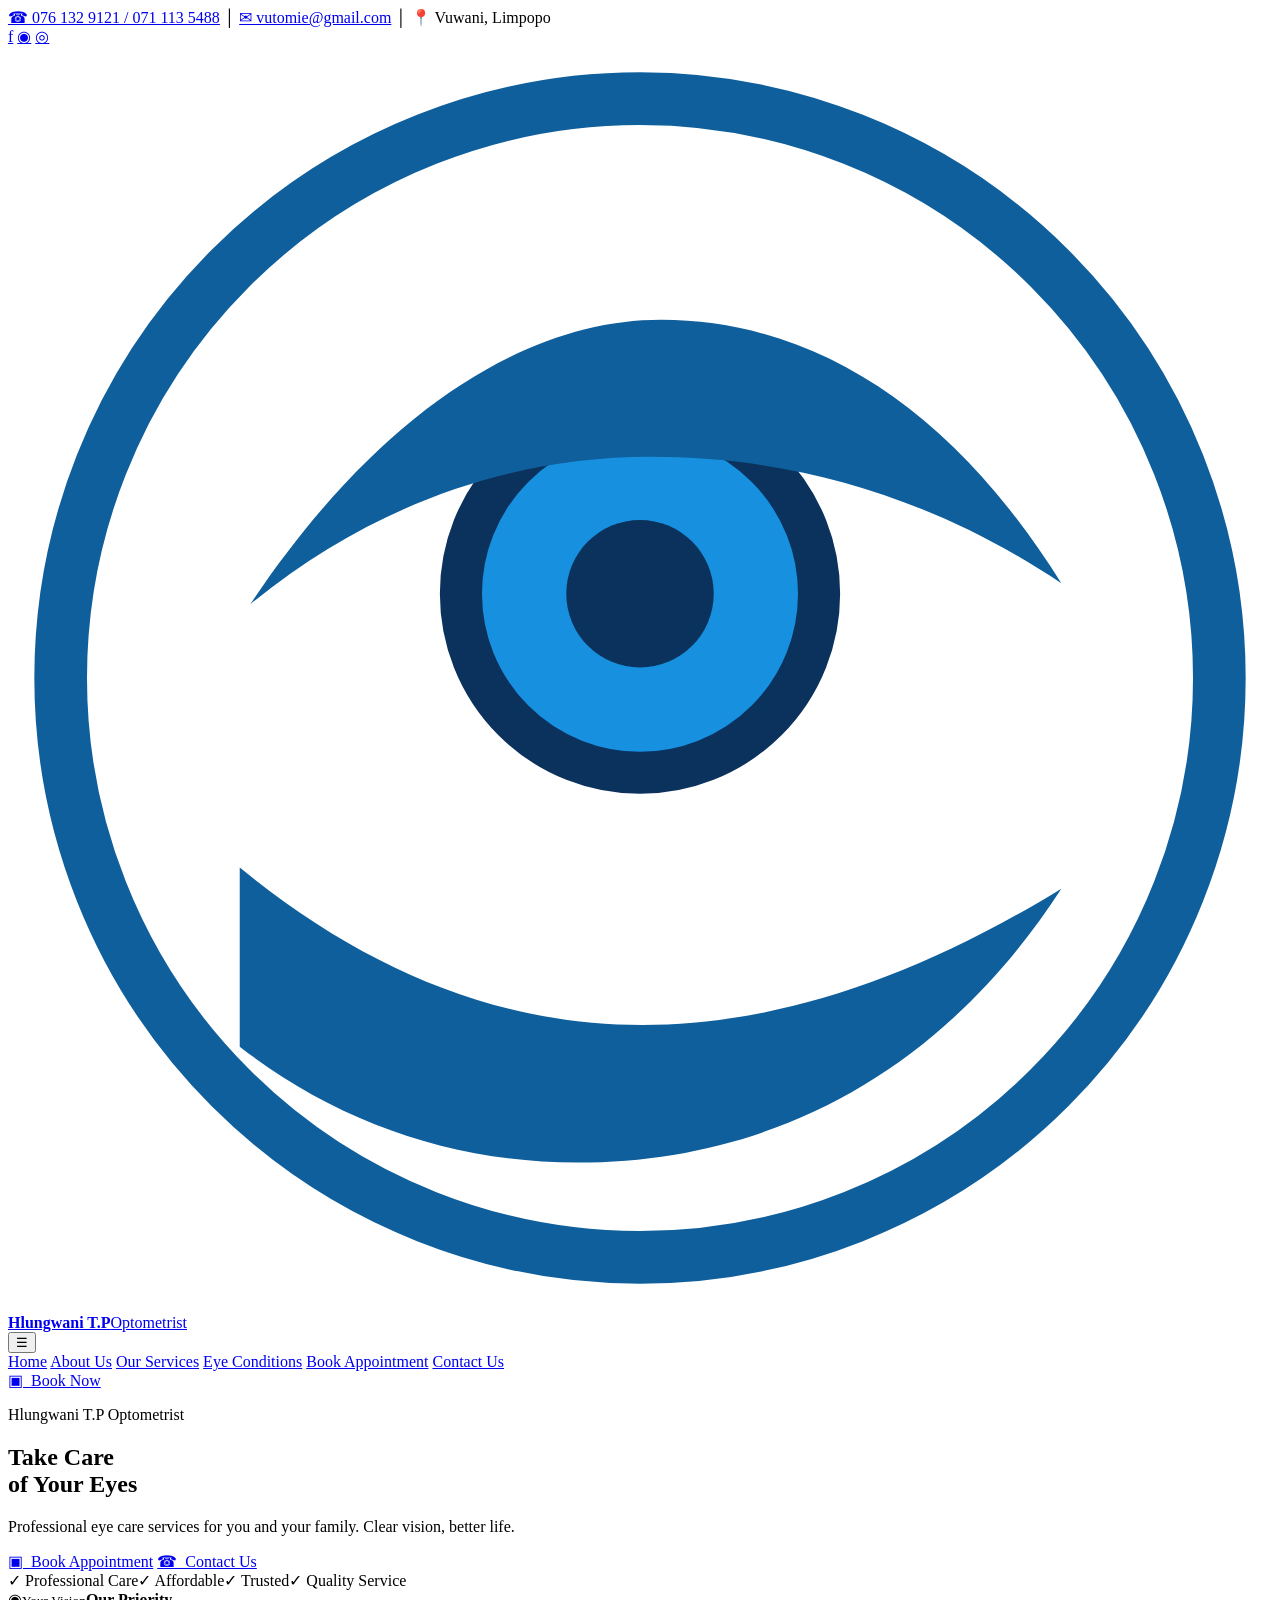
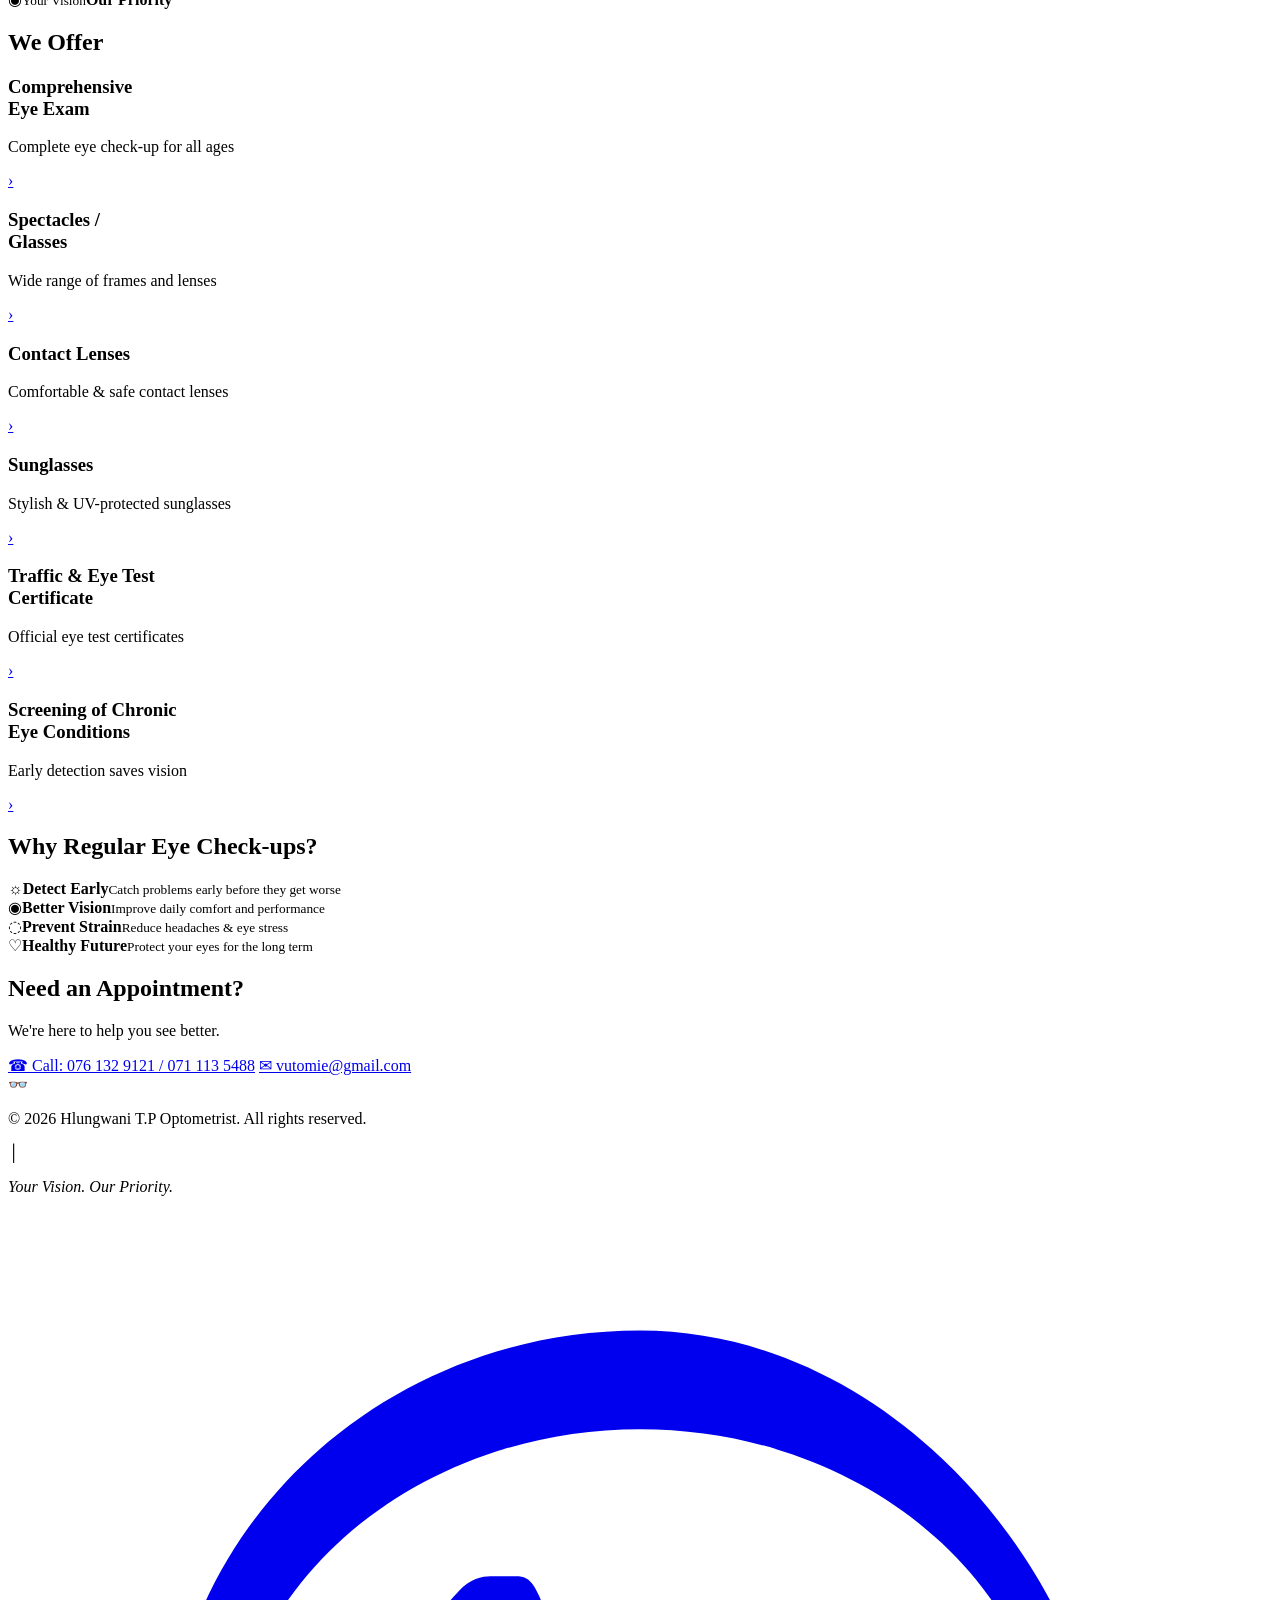
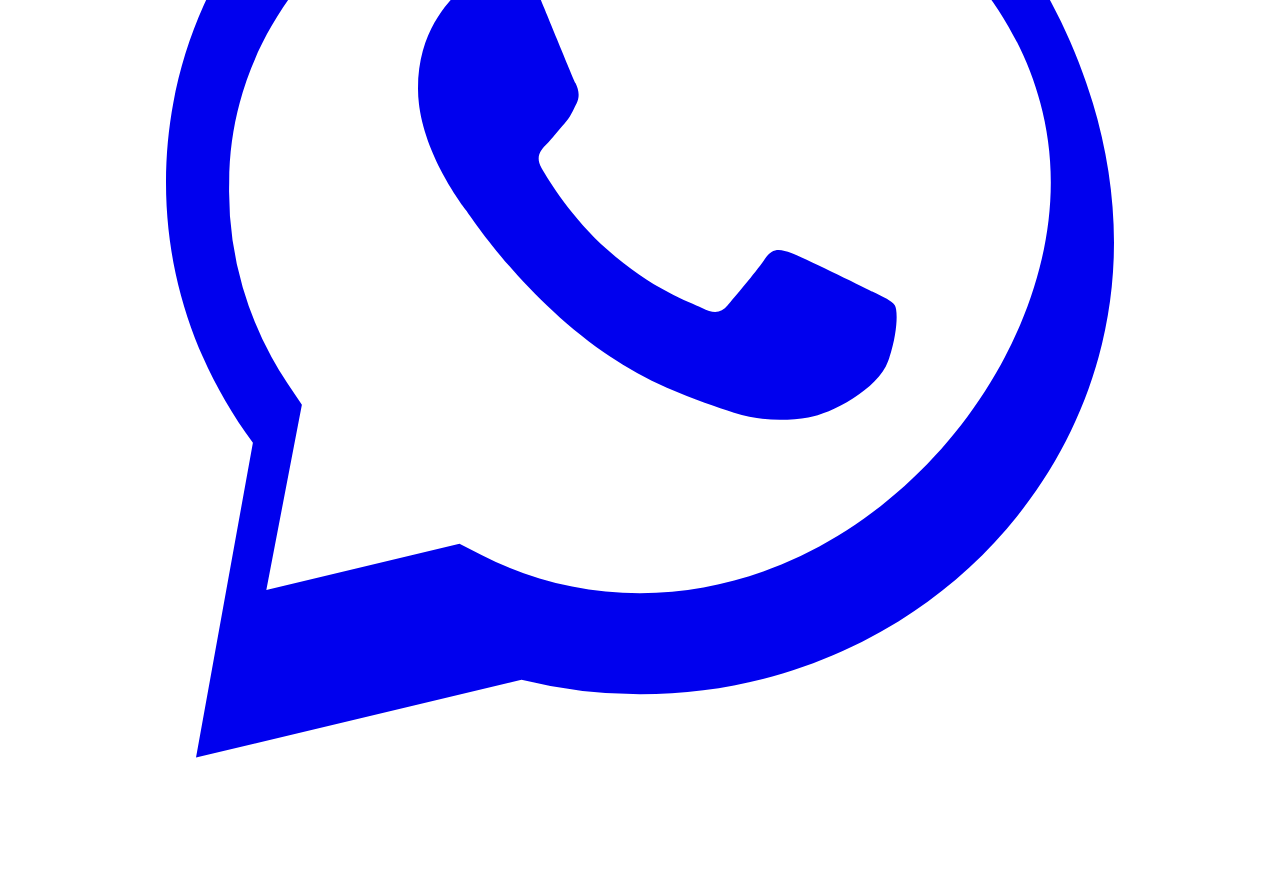
==== index.html @ 07b777ef "Build responsive optometrist homepage" ====
<!DOCTYPE html>
<html lang="en">
<head>
  <meta charset="UTF-8" />
  <meta name="viewport" content="width=device-width, initial-scale=1.0" />
  <meta name="description" content="Hlungwani T.P Optometrist - professional eye care, spectacles, contact lenses, sunglasses and eye screening in Vuwani, Limpopo." />
  <title>Hlungwani T.P Optometrist</title>
  <link rel="preconnect" href="https://fonts.googleapis.com">
  <link rel="preconnect" href="https://fonts.gstatic.com" crossorigin>
  <link href="https://fonts.googleapis.com/css2?family=Inter:wght@400;500;600;700;800&display=swap" rel="stylesheet">
  <link rel="stylesheet" href="styles.css" />
</head>
<body>
  <div class="topbar">
    <div class="container topbar-inner">
      <div class="top-contact">
        <a href="tel:+27761329121">☎ 076 132 9121 / 071 113 5488</a>
        <span>│</span>
        <a href="mailto:vutomie@gmail.com">✉ vutomie@gmail.com</a>
        <span>│</span>
        <span>📍 Vuwani, Limpopo</span>
      </div>
      <div class="socials" aria-label="Social links">
        <a href="#" aria-label="Facebook">f</a>
        <a href="https://wa.me/27761329121" aria-label="WhatsApp">◉</a>
        <a href="#" aria-label="Instagram">◎</a>
      </div>
    </div>
  </div>

  <header class="site-header">
    <div class="container nav-wrap">
      <a class="brand" href="#home" aria-label="Hlungwani T.P Optometrist home">
        <div class="logo-mark" aria-hidden="true">
          <svg viewBox="0 0 120 120" role="img">
            <circle cx="60" cy="60" r="55" fill="#fff" stroke="#0f5f9c" stroke-width="5"/>
            <circle cx="60" cy="52" r="17" fill="#1790df" stroke="#0b315d" stroke-width="4"/>
            <circle cx="60" cy="52" r="7" fill="#0b315d"/>
            <path d="M23 53c12-18 26-27 39-27 15 0 28 9 38 25-12-8-25-12-39-12-14 0-27 5-38 14Z" fill="#0f5f9c"/>
            <path d="M22 78c22 18 47 21 78 2-11 17-27 26-46 26-12 0-23-4-32-11Z" fill="#0f5f9c"/>
          </svg>
        </div>
        <div class="brand-copy"><strong>Hlungwani T.P</strong><span>Optometrist</span></div>
      </a>

      <button class="menu-toggle" aria-label="Open menu" aria-expanded="false">☰</button>
      <nav class="main-nav" aria-label="Main navigation">
        <a class="active" href="#home">Home</a>
        <a href="#about">About Us</a>
        <a href="#services">Our Services</a>
        <a href="#conditions">Eye Conditions</a>
        <a href="#appointment">Book Appointment</a>
        <a href="#contact">Contact Us</a>
      </nav>
      <a class="btn btn-primary nav-cta" href="#appointment">▣&nbsp; Book Now</a>
    </div>
  </header>

  <main>
    <section class="hero" id="home">
      <div class="hero-overlay"></div>
      <div class="container hero-content">
        <div class="hero-copy">
          <p class="eyebrow">Hlungwani T.P Optometrist</p>
          <h1>Take Care<br>of Your <span>Eyes</span></h1>
          <p class="hero-text">Professional eye care services for you and your family. Clear vision, better life.</p>
          <div class="hero-actions">
            <a class="btn btn-primary" href="#appointment">▣&nbsp; Book Appointment</a>
            <a class="btn btn-outline" href="tel:+27761329121">☎&nbsp; Contact Us</a>
          </div>
          <div class="trust-row">
            <span>✓ Professional Care</span><span>✓ Affordable</span><span>✓ Trusted</span><span>✓ Quality Service</span>
          </div>
        </div>
      </div>
      <div class="priority-badge"><span class="eye-icon">◉</span><small>Your Vision</small><strong>Our Priority</strong></div>
    </section>

    <section class="services section" id="services">
      <div class="container">
        <div class="section-heading">
          <div class="heading-line"></div><h2>We Offer</h2><div class="heading-line"></div>
        </div>
        <div class="service-grid">
          <article class="service-card"><div class="service-img img-exam"></div><h3>Comprehensive<br>Eye Exam</h3><p>Complete eye check-up for all ages</p><a href="#appointment" aria-label="Book comprehensive eye exam">›</a></article>
          <article class="service-card"><div class="service-img img-glasses"></div><h3>Spectacles /<br>Glasses</h3><p>Wide range of frames and lenses</p><a href="#appointment" aria-label="Ask about glasses">›</a></article>
          <article class="service-card"><div class="service-img img-lenses"></div><h3>Contact Lenses</h3><p>Comfortable & safe contact lenses</p><a href="#appointment" aria-label="Ask about contact lenses">›</a></article>
          <article class="service-card"><div class="service-img img-sunglasses"></div><h3>Sunglasses</h3><p>Stylish & UV-protected sunglasses</p><a href="#appointment" aria-label="Ask about sunglasses">›</a></article>
          <article class="service-card"><div class="service-img img-machine"></div><h3>Traffic & Eye Test<br>Certificate</h3><p>Official eye test certificates</p><a href="#appointment" aria-label="Book traffic eye test">›</a></article>
          <article class="service-card"><div class="service-img img-screening"></div><h3>Screening of Chronic<br>Eye Conditions</h3><p>Early detection saves vision</p><a href="#appointment" aria-label="Book chronic eye screening">›</a></article>
        </div>
      </div>
    </section>

    <section class="lower-section" id="conditions">
      <div class="container lower-grid">
        <div class="benefits-panel">
          <h2>Why Regular Eye Check-ups?</h2>
          <div class="benefits-grid">
            <div><span>☼</span><strong>Detect Early</strong><small>Catch problems early before they get worse</small></div>
            <div><span>◉</span><strong>Better Vision</strong><small>Improve daily comfort and performance</small></div>
            <div><span>◌</span><strong>Prevent Strain</strong><small>Reduce headaches & eye stress</small></div>
            <div><span>♡</span><strong>Healthy Future</strong><small>Protect your eyes for the long term</small></div>
          </div>
        </div>

        <div class="appointment-panel" id="appointment">
          <div class="appointment-copy">
            <h2>Need an Appointment?</h2>
            <p>We're here to help you see better.</p>
            <a class="contact-pill primary-pill" href="tel:+27761329121">☎ Call: 076 132 9121 / 071 113 5488</a>
            <a class="contact-pill" href="mailto:vutomie@gmail.com">✉ vutomie@gmail.com</a>
          </div>
          <div class="glasses-art" aria-hidden="true">👓</div>
        </div>
      </div>
    </section>
  </main>

  <footer class="footer" id="contact">
    <div class="container footer-inner">
      <p>© 2026 Hlungwani T.P Optometrist. All rights reserved.</p>
      <span>│</span>
      <p><em>Your Vision. Our Priority.</em></p>
    </div>
  </footer>

  <a class="whatsapp-float" href="https://wa.me/27761329121?text=Hello%20Hlungwani%20T.P%20Optometrist%2C%20I%20would%20like%20to%20book%20an%20appointment." target="_blank" rel="noopener" aria-label="Chat on WhatsApp">
    <svg viewBox="0 0 32 32" aria-hidden="true"><path d="M16 3C9.37 3 4 8.12 4 14.44c0 2.46.82 4.73 2.2 6.59L4.76 29 13 27.03a12.51 12.51 0 0 0 3 .37c6.63 0 12-5.12 12-11.44S22.63 3 16 3Zm0 21.84c-1.42 0-2.78-.34-4-.96l-.57-.29-4.89 1.17.9-4.69-.37-.55A8.74 8.74 0 0 1 5.6 14.44c0-4.93 4.66-8.94 10.4-8.94s10.4 4.01 10.4 8.94-4.66 10.4-10.4 10.4Z" fill="currentColor"/><path d="M21.87 17.2c-.3-.15-1.77-.87-2.04-.97-.27-.1-.47-.15-.67.15-.2.3-.77.97-.94 1.17-.17.2-.35.22-.65.07-.3-.15-1.26-.46-2.4-1.48-.89-.79-1.49-1.76-1.66-2.06-.17-.3-.02-.46.13-.61.13-.13.3-.35.45-.52.15-.17.2-.3.3-.5.1-.2.05-.37-.02-.52-.08-.15-.67-1.61-.92-2.2-.24-.58-.49-.5-.67-.51h-.57c-.2 0-.52.07-.79.37-.27.3-1.04 1.02-1.04 2.48s1.07 2.88 1.22 3.08c.15.2 2.1 3.2 5.08 4.49.71.31 1.27.49 1.7.63.72.23 1.37.2 1.88.12.57-.08 1.77-.72 2.02-1.42.25-.7.25-1.3.17-1.42-.08-.12-.27-.2-.57-.35Z" fill="currentColor"/></svg>
  </a>

  <script src="script.js"></script>
</body>
</html>
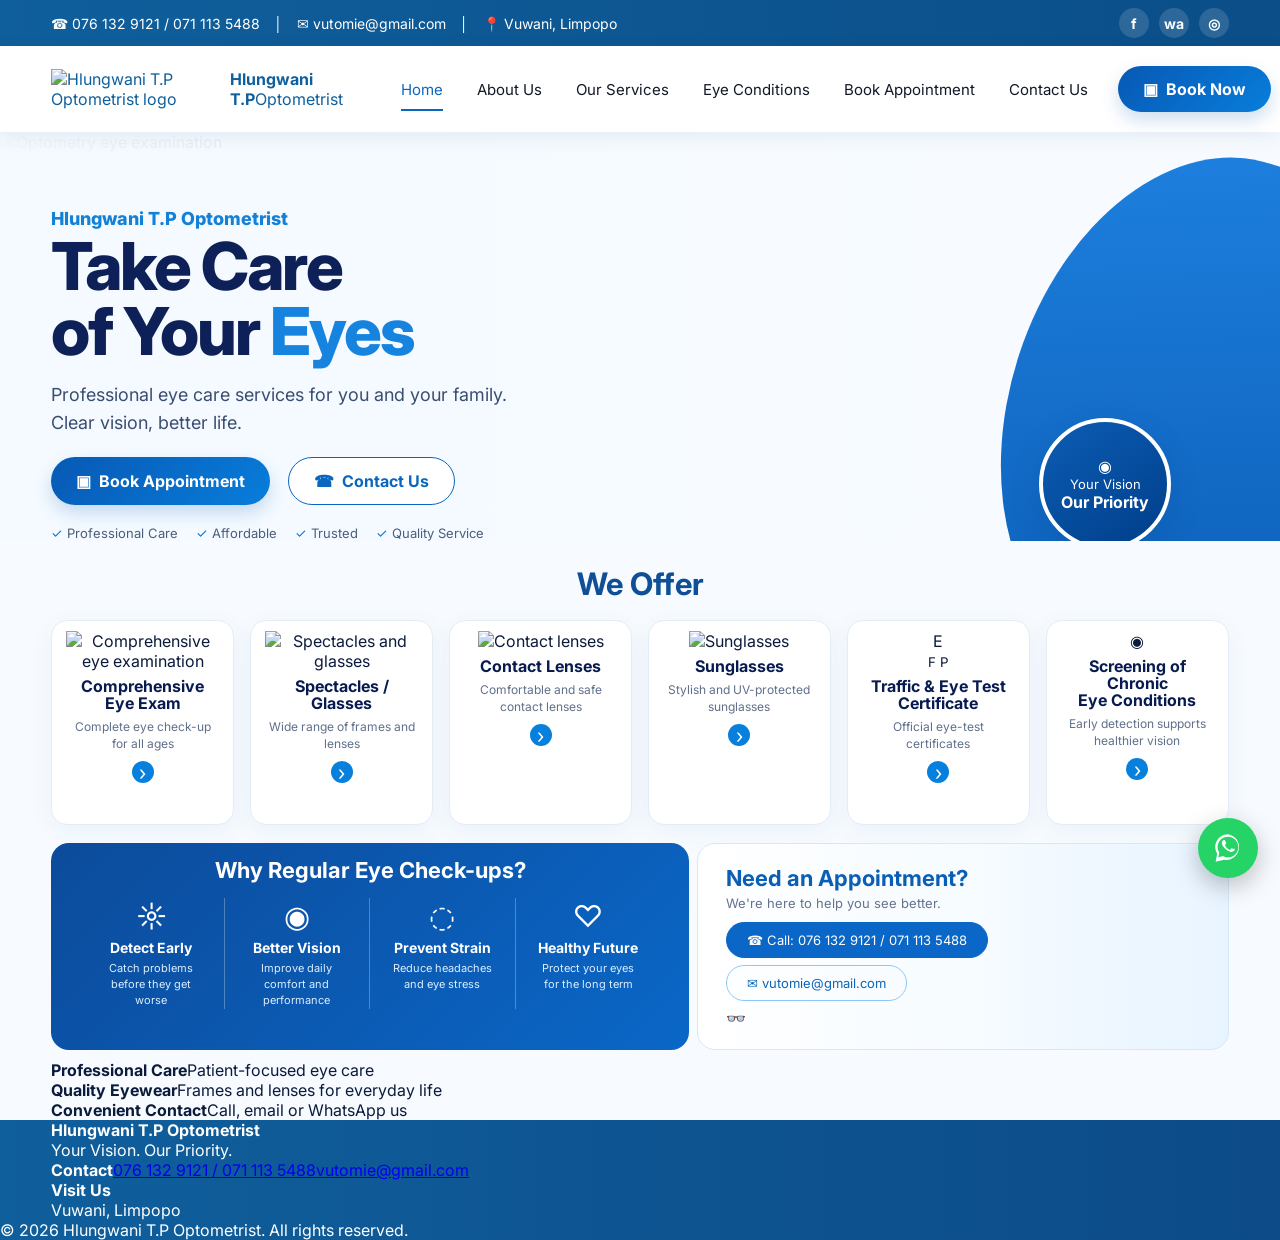
==== commit 5168a041: "Polish responsive homepage layout and asset wiring" ====
--- a/index.html
+++ b/index.html
@@ -1,14 +1,15 @@
-<!DOCTYPE html>
+<!doctype html>
 <html lang="en">
 <head>
-  <meta charset="UTF-8" />
-  <meta name="viewport" content="width=device-width, initial-scale=1.0" />
-  <meta name="description" content="Hlungwani T.P Optometrist - professional eye care, spectacles, contact lenses, sunglasses and eye screening in Vuwani, Limpopo." />
+  <meta charset="utf-8">
+  <meta name="viewport" content="width=device-width,initial-scale=1">
+  <meta name="theme-color" content="#0759b4">
+  <meta name="description" content="Hlungwani T.P Optometrist in Vuwani, Limpopo. Eye exams, spectacles, contact lenses, sunglasses, eye-test certificates and eye-condition screening.">
   <title>Hlungwani T.P Optometrist</title>
   <link rel="preconnect" href="https://fonts.googleapis.com">
   <link rel="preconnect" href="https://fonts.gstatic.com" crossorigin>
   <link href="https://fonts.googleapis.com/css2?family=Inter:wght@400;500;600;700;800&display=swap" rel="stylesheet">
-  <link rel="stylesheet" href="styles.css" />
+  <link rel="stylesheet" href="styles.css">
 </head>
 <body>
   <div class="topbar">
@@ -22,7 +23,7 @@
       </div>
       <div class="socials" aria-label="Social links">
         <a href="#" aria-label="Facebook">f</a>
-        <a href="https://wa.me/27761329121" aria-label="WhatsApp">◉</a>
+        <a href="https://wa.me/27761329121" target="_blank" rel="noopener" aria-label="WhatsApp">wa</a>
         <a href="#" aria-label="Instagram">◎</a>
       </div>
     </div>
@@ -31,19 +32,11 @@
   <header class="site-header">
     <div class="container nav-wrap">
       <a class="brand" href="#home" aria-label="Hlungwani T.P Optometrist home">
-        <div class="logo-mark" aria-hidden="true">
-          <svg viewBox="0 0 120 120" role="img">
-            <circle cx="60" cy="60" r="55" fill="#fff" stroke="#0f5f9c" stroke-width="5"/>
-            <circle cx="60" cy="52" r="17" fill="#1790df" stroke="#0b315d" stroke-width="4"/>
-            <circle cx="60" cy="52" r="7" fill="#0b315d"/>
-            <path d="M23 53c12-18 26-27 39-27 15 0 28 9 38 25-12-8-25-12-39-12-14 0-27 5-38 14Z" fill="#0f5f9c"/>
-            <path d="M22 78c22 18 47 21 78 2-11 17-27 26-46 26-12 0-23-4-32-11Z" fill="#0f5f9c"/>
-          </svg>
-        </div>
-        <div class="brand-copy"><strong>Hlungwani T.P</strong><span>Optometrist</span></div>
+        <img class="brand-logo local-asset" src="assets/logo.jpg" alt="Hlungwani T.P Optometrist logo" data-fallback="">
+        <div class="brand-fallback" aria-hidden="true"><strong>Hlungwani T.P</strong><span>Optometrist</span></div>
       </a>
 
-      <button class="menu-toggle" aria-label="Open menu" aria-expanded="false">☰</button>
+      <button class="menu-toggle" type="button" aria-label="Open menu" aria-expanded="false">☰</button>
       <nav class="main-nav" aria-label="Main navigation">
         <a class="active" href="#home">Home</a>
         <a href="#about">About Us</a>
@@ -58,7 +51,9 @@
 
   <main>
     <section class="hero" id="home">
+      <img class="hero-photo local-asset" src="assets/hero.jpg" alt="Optometry eye examination" data-fallback="https://images.unsplash.com/photo-1576091160399-112ba8d25d1d?auto=format&fit=crop&w=1800&q=88">
       <div class="hero-overlay"></div>
+      <div class="hero-swoosh" aria-hidden="true"></div>
       <div class="container hero-content">
         <div class="hero-copy">
           <p class="eyebrow">Hlungwani T.P Optometrist</p>
@@ -73,21 +68,19 @@
           </div>
         </div>
       </div>
-      <div class="priority-badge"><span class="eye-icon">◉</span><small>Your Vision</small><strong>Our Priority</strong></div>
+      <div class="priority-badge" aria-label="Your Vision, Our Priority"><span>◉</span><small>Your Vision</small><strong>Our Priority</strong></div>
     </section>
 
     <section class="services section" id="services">
       <div class="container">
-        <div class="section-heading">
-          <div class="heading-line"></div><h2>We Offer</h2><div class="heading-line"></div>
-        </div>
+        <div class="section-heading"><i></i><h2>We Offer</h2><i></i></div>
         <div class="service-grid">
-          <article class="service-card"><div class="service-img img-exam"></div><h3>Comprehensive<br>Eye Exam</h3><p>Complete eye check-up for all ages</p><a href="#appointment" aria-label="Book comprehensive eye exam">›</a></article>
-          <article class="service-card"><div class="service-img img-glasses"></div><h3>Spectacles /<br>Glasses</h3><p>Wide range of frames and lenses</p><a href="#appointment" aria-label="Ask about glasses">›</a></article>
-          <article class="service-card"><div class="service-img img-lenses"></div><h3>Contact Lenses</h3><p>Comfortable & safe contact lenses</p><a href="#appointment" aria-label="Ask about contact lenses">›</a></article>
-          <article class="service-card"><div class="service-img img-sunglasses"></div><h3>Sunglasses</h3><p>Stylish & UV-protected sunglasses</p><a href="#appointment" aria-label="Ask about sunglasses">›</a></article>
-          <article class="service-card"><div class="service-img img-machine"></div><h3>Traffic & Eye Test<br>Certificate</h3><p>Official eye test certificates</p><a href="#appointment" aria-label="Book traffic eye test">›</a></article>
-          <article class="service-card"><div class="service-img img-screening"></div><h3>Screening of Chronic<br>Eye Conditions</h3><p>Early detection saves vision</p><a href="#appointment" aria-label="Book chronic eye screening">›</a></article>
+          <article class="service-card"><div class="service-image-wrap"><img class="local-asset" src="assets/comprehensive-eye-exam.jpg" alt="Comprehensive eye examination" data-fallback="https://images.unsplash.com/photo-1551601651-2a8555f1a136?auto=format&fit=crop&w=500&q=80"></div><h3>Comprehensive<br>Eye Exam</h3><p>Complete eye check-up for all ages</p><a href="#appointment" aria-label="Book eye exam">›</a></article>
+          <article class="service-card"><div class="service-image-wrap"><img class="local-asset" src="assets/spectacles.jpg" alt="Spectacles and glasses" data-fallback="https://images.unsplash.com/photo-1511499767150-a48a237f0083?auto=format&fit=crop&w=500&q=80"></div><h3>Spectacles /<br>Glasses</h3><p>Wide range of frames and lenses</p><a href="#appointment" aria-label="Ask about spectacles">›</a></article>
+          <article class="service-card"><div class="service-image-wrap"><img class="local-asset" src="assets/contact-lenses.jpg" alt="Contact lenses" data-fallback="https://images.unsplash.com/photo-1588786849374-dc6e7d8f5647?auto=format&fit=crop&w=500&q=80"></div><h3>Contact Lenses</h3><p>Comfortable and safe contact lenses</p><a href="#appointment" aria-label="Ask about contact lenses">›</a></article>
+          <article class="service-card"><div class="service-image-wrap"><img class="local-asset" src="assets/sunglasses.jpg" alt="Sunglasses" data-fallback="https://images.unsplash.com/photo-1511499767150-a48a237f0083?auto=format&fit=crop&w=500&q=80"></div><h3>Sunglasses</h3><p>Stylish and UV-protected sunglasses</p><a href="#appointment" aria-label="Ask about sunglasses">›</a></article>
+          <article class="service-card"><div class="service-image-wrap service-icon">E<br><small>F P</small></div><h3>Traffic & Eye Test<br>Certificate</h3><p>Official eye-test certificates</p><a href="#appointment" aria-label="Book traffic eye test">›</a></article>
+          <article class="service-card"><div class="service-image-wrap service-icon eye-symbol">◉</div><h3>Screening of Chronic<br>Eye Conditions</h3><p>Early detection supports healthier vision</p><a href="#appointment" aria-label="Book screening">›</a></article>
         </div>
       </div>
     </section>
@@ -97,9 +90,9 @@
         <div class="benefits-panel">
           <h2>Why Regular Eye Check-ups?</h2>
           <div class="benefits-grid">
-            <div><span>☼</span><strong>Detect Early</strong><small>Catch problems early before they get worse</small></div>
+            <div><span>☼</span><strong>Detect Early</strong><small>Catch problems before they get worse</small></div>
             <div><span>◉</span><strong>Better Vision</strong><small>Improve daily comfort and performance</small></div>
-            <div><span>◌</span><strong>Prevent Strain</strong><small>Reduce headaches & eye stress</small></div>
+            <div><span>◌</span><strong>Prevent Strain</strong><small>Reduce headaches and eye stress</small></div>
             <div><span>♡</span><strong>Healthy Future</strong><small>Protect your eyes for the long term</small></div>
           </div>
         </div>
@@ -111,24 +104,32 @@
             <a class="contact-pill primary-pill" href="tel:+27761329121">☎ Call: 076 132 9121 / 071 113 5488</a>
             <a class="contact-pill" href="mailto:vutomie@gmail.com">✉ vutomie@gmail.com</a>
           </div>
-          <div class="glasses-art" aria-hidden="true">👓</div>
+          <div class="appointment-art" aria-hidden="true">👓</div>
         </div>
+      </div>
+    </section>
+
+    <section class="about-strip" id="about">
+      <div class="container about-grid">
+        <div><strong>Professional Care</strong><span>Patient-focused eye care</span></div>
+        <div><strong>Quality Eyewear</strong><span>Frames and lenses for everyday life</span></div>
+        <div><strong>Convenient Contact</strong><span>Call, email or WhatsApp us</span></div>
       </div>
     </section>
   </main>
 
   <footer class="footer" id="contact">
-    <div class="container footer-inner">
-      <p>© 2026 Hlungwani T.P Optometrist. All rights reserved.</p>
-      <span>│</span>
-      <p><em>Your Vision. Our Priority.</em></p>
+    <div class="container footer-main">
+      <div><strong>Hlungwani T.P Optometrist</strong><p>Your Vision. Our Priority.</p></div>
+      <div><strong>Contact</strong><a href="tel:+27761329121">076 132 9121 / 071 113 5488</a><a href="mailto:vutomie@gmail.com">vutomie@gmail.com</a></div>
+      <div><strong>Visit Us</strong><p>Vuwani, Limpopo</p></div>
     </div>
+    <div class="footer-bottom">© 2026 Hlungwani T.P Optometrist. All rights reserved.</div>
   </footer>
 
   <a class="whatsapp-float" href="https://wa.me/27761329121?text=Hello%20Hlungwani%20T.P%20Optometrist%2C%20I%20would%20like%20to%20book%20an%20appointment." target="_blank" rel="noopener" aria-label="Chat on WhatsApp">
-    <svg viewBox="0 0 32 32" aria-hidden="true"><path d="M16 3C9.37 3 4 8.12 4 14.44c0 2.46.82 4.73 2.2 6.59L4.76 29 13 27.03a12.51 12.51 0 0 0 3 .37c6.63 0 12-5.12 12-11.44S22.63 3 16 3Zm0 21.84c-1.42 0-2.78-.34-4-.96l-.57-.29-4.89 1.17.9-4.69-.37-.55A8.74 8.74 0 0 1 5.6 14.44c0-4.93 4.66-8.94 10.4-8.94s10.4 4.01 10.4 8.94-4.66 10.4-10.4 10.4Z" fill="currentColor"/><path d="M21.87 17.2c-.3-.15-1.77-.87-2.04-.97-.27-.1-.47-.15-.67.15-.2.3-.77.97-.94 1.17-.17.2-.35.22-.65.07-.3-.15-1.26-.46-2.4-1.48-.89-.79-1.49-1.76-1.66-2.06-.17-.3-.02-.46.13-.61.13-.13.3-.35.45-.52.15-.17.2-.3.3-.5.1-.2.05-.37-.02-.52-.08-.15-.67-1.61-.92-2.2-.24-.58-.49-.5-.67-.51h-.57c-.2 0-.52.07-.79.37-.27.3-1.04 1.02-1.04 2.48s1.07 2.88 1.22 3.08c.15.2 2.1 3.2 5.08 4.49.71.31 1.27.49 1.7.63.72.23 1.37.2 1.88.12.57-.08 1.77-.72 2.02-1.42.25-.7.25-1.3.17-1.42-.08-.12-.27-.2-.57-.35Z" fill="currentColor"/></svg>
+    <svg viewBox="0 0 32 32" aria-hidden="true"><path fill="currentColor" d="M16 3A12 12 0 0 0 5.8 21.3L4.4 29l7.9-1.9A12 12 0 1 0 16 3Zm0 21.8c-1.3 0-2.7-.3-3.9-.9l-.6-.3-4.6 1.1.9-4.4-.4-.6A9.7 9.7 0 1 1 16 24.8Z"/><path fill="currentColor" d="M21.8 17.3c-.3-.2-1.8-.9-2.1-1-.3-.1-.5-.2-.7.2l-.9 1.1c-.2.2-.4.2-.7.1-2-.9-3.2-2.3-4.1-4.1-.2-.3 0-.5.1-.7l.5-.6.3-.5c.1-.2.1-.4 0-.6l-.9-2.2c-.2-.5-.5-.5-.7-.5h-.6c-.2 0-.5.1-.8.4-.3.3-1 1-1 2.4s1.1 2.9 1.2 3.1c.2.2 2.1 3.2 5.1 4.5.7.3 1.3.5 1.7.6.7.2 1.4.2 1.9.1.6-.1 1.8-.7 2-1.4.3-.7.3-1.3.2-1.4 0-.2-.2-.3-.5-.5Z"/></svg>
   </a>
-
   <script src="script.js"></script>
 </body>
 </html>
--- a/styles.css
+++ b/styles.css
@@ -0,0 +1,4 @@
+*{box-sizing:border-box}html{scroll-behavior:smooth}body{margin:0;font-family:Inter,Arial,sans-serif;color:#0b1b3b;background:#f7fbff}.container{width:min(1440px,92%);margin:auto}.topbar{background:linear-gradient(90deg,#0f5f9c,#0b4e88);color:white;font-size:14px}.topbar-inner{min-height:46px;display:flex;align-items:center;justify-content:space-between;gap:20px}.top-contact{display:flex;gap:14px;align-items:center;flex-wrap:wrap}.topbar a{color:#fff;text-decoration:none}.socials{display:flex;gap:10px}.socials a{width:30px;height:30px;border-radius:50%;display:grid;place-items:center;background:rgba(255,255,255,.14);font-weight:700}.site-header{background:#fff;position:sticky;top:0;z-index:50;box-shadow:0 5px 18px rgba(14,61,105,.08)}.nav-wrap{height:86px;display:flex;align-items:center;gap:30px}.brand{display:flex;align-items:center;text-decoration:none;color:#0f5f9c;min-width:320px}.logo-mark{width:96px;height:96px;margin-top:12px;z-index:4}.brand-copy{display:flex;flex-direction:column;line-height:1.1}.brand-copy strong{font-size:20px}.brand-copy span{color:#111827;font-size:16px}.main-nav{display:flex;align-items:center;gap:34px;margin-left:auto}.main-nav a{color:#111827;text-decoration:none;font-size:15px;white-space:nowrap;position:relative}.main-nav a.active,.main-nav a:hover{color:#0a67bf}.main-nav a.active:after{content:"";position:absolute;left:0;right:0;bottom:-12px;height:2px;background:#0a67bf}.btn{display:inline-flex;align-items:center;justify-content:center;border-radius:24px;padding:13px 25px;text-decoration:none;font-weight:700;transition:.2s ease}.btn-primary{background:linear-gradient(135deg,#0759b4,#087ddb);color:#fff;box-shadow:0 8px 18px rgba(2,88,178,.2)}.btn-primary:hover{transform:translateY(-2px)}.btn-outline{border:1.5px solid #0a67bf;color:#0a67bf;background:#fff}.nav-cta{white-space:nowrap}.menu-toggle{display:none;margin-left:auto;border:0;background:transparent;font-size:28px;color:#0f5f9c}.hero{min-height:405px;position:relative;overflow:hidden;background-image:url('https://images.unsplash.com/photo-1576091160399-112ba8d25d1d?auto=format&fit=crop&w=1800&q=85');background-size:cover;background-position:68% 42%}.hero:after{content:"";position:absolute;right:-90px;bottom:-130px;width:360px;height:520px;background:linear-gradient(160deg,#167de0,#0054b0);border-radius:60% 0 0 60%;transform:rotate(18deg);opacity:.96}.hero-overlay{position:absolute;inset:0;background:linear-gradient(90deg,rgba(244,250,255,.98) 0%,rgba(244,250,255,.90) 35%,rgba(244,250,255,.28) 57%,rgba(244,250,255,0) 75%)}.hero-content{position:relative;z-index:2;padding-top:56px}.hero-copy{max-width:540px}.eyebrow{color:#1381d7;font-weight:800;font-size:18px;margin:0 0 5px}.hero h1{margin:0;color:#0d2158;font-size:66px;line-height:.98;letter-spacing:-2px;font-weight:800}.hero h1 span{color:#1683df}.hero-text{font-size:18px;line-height:1.55;color:#3a4e70;max-width:470px}.hero-actions{display:flex;gap:18px;margin:20px 0}.trust-row{display:flex;flex-wrap:wrap;gap:18px;font-size:13px;color:#4b5e7c}.trust-row span::first-letter{color:#0a70cf}.priority-badge{position:absolute;right:8.5%;bottom:-9px;z-index:5;width:132px;height:132px;border-radius:50%;background:linear-gradient(145deg,#0c5db5,#003e89);border:4px solid white;color:white;display:flex;flex-direction:column;align-items:center;justify-content:center;box-shadow:0 10px 28px rgba(9,72,140,.25)}.priority-badge .eye-icon{font-size:33px;margin-bottom:4px}.priority-badge small{font-size:13px}.priority-badge strong{font-size:16px}.section{padding:24px 0 18px}.section-heading{display:flex;align-items:center;justify-content:center;gap:18px;margin-bottom:18px}.section-heading h2{margin:0;font-size:31px;color:#0e4f96}.heading-line{width:105px;height:1px;background:#b8d4ec}.service-grid{display:grid;grid-template-columns:repeat(6,1fr);gap:16px}.service-card{background:#fff;border:1px solid #e2edf6;border-radius:16px;padding:10px 14px 14px;text-align:center;box-shadow:0 6px 24px rgba(23,80,132,.06);min-height:205px}.service-img{width:86px;height:86px;border-radius:50%;margin:0 auto 8px;background-size:cover;background-position:center;border:3px solid #e5f3ff}.img-exam{background-image:url('https://images.unsplash.com/photo-1551601651-2a8555f1a136?auto=format&fit=crop&w=400&q=80')}.img-glasses{background-image:url('https://images.unsplash.com/photo-1511499767150-a48a237f0083?auto=format&fit=crop&w=400&q=80')}.img-lenses{background-image:url('https://images.unsplash.com/photo-1588786849374-dc6e7d8f5647?auto=format&fit=crop&w=400&q=80')}.img-sunglasses{background-image:url('https://images.unsplash.com/photo-1511499767150-a48a237f0083?auto=format&fit=crop&w=400&q=80')}.img-machine{background-image:url('https://images.unsplash.com/photo-1579684385127-1ef15d508118?auto=format&fit=crop&w=400&q=80')}.img-screening{background-image:url('https://images.unsplash.com/photo-1550831107-1553da8c8464?auto=format&fit=crop&w=400&q=80')}.service-card h3{font-size:16px;line-height:1.06;margin:7px 0;color:#071b50}.service-card p{font-size:12px;line-height:1.4;color:#60708b;margin:0 auto 8px;max-width:150px}.service-card a{display:grid;place-items:center;width:22px;height:22px;border-radius:50%;margin:auto;background:#0780dd;color:#fff;text-decoration:none;font-size:20px}.lower-section{padding:0 0 10px}.lower-grid{display:grid;grid-template-columns:1.2fr 1fr;gap:8px}.benefits-panel{background:linear-gradient(135deg,#0c4b9b,#0a67c7);color:#fff;border-radius:18px;padding:14px 28px}.benefits-panel h2{text-align:center;margin:0 0 15px;font-size:22px}.benefits-grid{display:grid;grid-template-columns:repeat(4,1fr)}.benefits-grid>div{text-align:center;padding:0 20px;border-right:1px solid rgba(255,255,255,.28)}.benefits-grid>div:last-child{border-right:0}.benefits-grid span{display:block;font-size:30px}.benefits-grid strong{display:block;font-size:14px;margin:5px 0}.benefits-grid small{display:block;font-size:11px;line-height:1.45;color:#dbeeff}.appointment-panel{position:relative;overflow:hidden;background:linear-gradient(90deg,#fff 0%,#f5fbff 55%,#e8f4ff 100%);border:1px solid #d6e8f8;border-radius:18px;min-height:169px;padding:21px 28px}.appointment-copy{position:relative;z-index:2;max-width:420px}.appointment-copy h2{margin:0;color:#0a5fb5;font-size:22px}.appointment-copy p{margin:4px 0 11px;color:#65738d;font-size:13px}.contact-pill{display:block;width:max-content;max-width:100%;margin:7px 0;padding:9px 20px;border-radius:18px;border:1px solid #8fc7f4;color:#0d66b9;text-decoration:none;font-size:13px}.primary-pill{background:#0a67c7;color:#fff;border-color:#0a67c7}.glasses-art{position:absolute;right:24px;bottom:15px;font-size:95px;transform:rotate(-9deg);opacity:.9}.footer{background:linear-gradient(90deg,#0f5f9c,#0c4b88);color:#fff}.footer-inner{min-height:44px;display:flex;justify-content:center;gap:15px;align-items:center;font-size:13px}.footer p{margin:0}.whatsapp-float{position:fixed;right:22px;bottom:22px;z-index:80;width:60px;height:60px;border-radius:50%;display:grid;place-items:center;background:#25D366;color:#fff;box-shadow:0 8px 24px rgba(0,0,0,.25);transition:.2s}.whatsapp-float:hover{transform:scale(1.06)}.whatsapp-float svg{width:34px;height:34px}
+@media(max-width:1180px){.brand{min-width:auto}.main-nav{gap:20px}.main-nav a{font-size:14px}.nav-cta{display:none}.service-grid{grid-template-columns:repeat(3,1fr)}.hero h1{font-size:58px}}
+@media(max-width:900px){.topbar{display:none}.nav-wrap{height:74px}.brand-copy strong{font-size:17px}.brand-copy span{font-size:14px}.logo-mark{width:74px;height:74px}.menu-toggle{display:block}.main-nav{position:absolute;top:74px;left:0;right:0;background:#fff;display:none;flex-direction:column;align-items:flex-start;gap:0;padding:10px 5%;box-shadow:0 15px 24px rgba(0,0,0,.08)}.main-nav.open{display:flex}.main-nav a{width:100%;padding:14px 0;border-bottom:1px solid #eef3f8}.main-nav a.active:after{display:none}.hero{min-height:620px;background-position:64% center}.hero-overlay{background:linear-gradient(180deg,rgba(246,251,255,.98) 0%,rgba(246,251,255,.92) 48%,rgba(246,251,255,.2) 75%)}.hero-content{padding-top:40px}.priority-badge{width:105px;height:105px;right:7%;bottom:18px}.lower-grid{grid-template-columns:1fr}.footer-inner{flex-wrap:wrap;padding:12px;text-align:center}}
+@media(max-width:640px){.container{width:min(94%,100%)}.brand-copy{display:none}.hero{min-height:590px;background-position:66% bottom}.hero-content{padding-top:35px}.eyebrow{font-size:15px}.hero h1{font-size:46px;line-height:1}.hero-text{font-size:16px;max-width:320px}.hero-actions{flex-direction:column;align-items:flex-start;gap:10px}.hero-actions .btn{width:245px}.trust-row{max-width:320px;gap:9px 14px;font-size:11px}.priority-badge{width:92px;height:92px;right:18px;bottom:10px}.priority-badge .eye-icon{font-size:24px}.priority-badge small{font-size:10px}.priority-badge strong{font-size:12px}.section-heading h2{font-size:25px}.heading-line{width:55px}.service-grid{grid-template-columns:repeat(2,1fr);gap:10px}.service-card{min-height:195px;padding:10px 8px}.service-img{width:72px;height:72px}.service-card h3{font-size:14px}.benefits-panel{padding:18px 14px}.benefits-grid{grid-template-columns:repeat(2,1fr);gap:16px}.benefits-grid>div{border-right:0;padding:0 8px}.appointment-panel{padding:20px 16px;min-height:210px}.appointment-copy{max-width:80%}.contact-pill{font-size:11px;padding:9px 12px}.glasses-art{font-size:70px;right:5px}.footer-inner span{display:none}.whatsapp-float{width:54px;height:54px;right:16px;bottom:16px}}
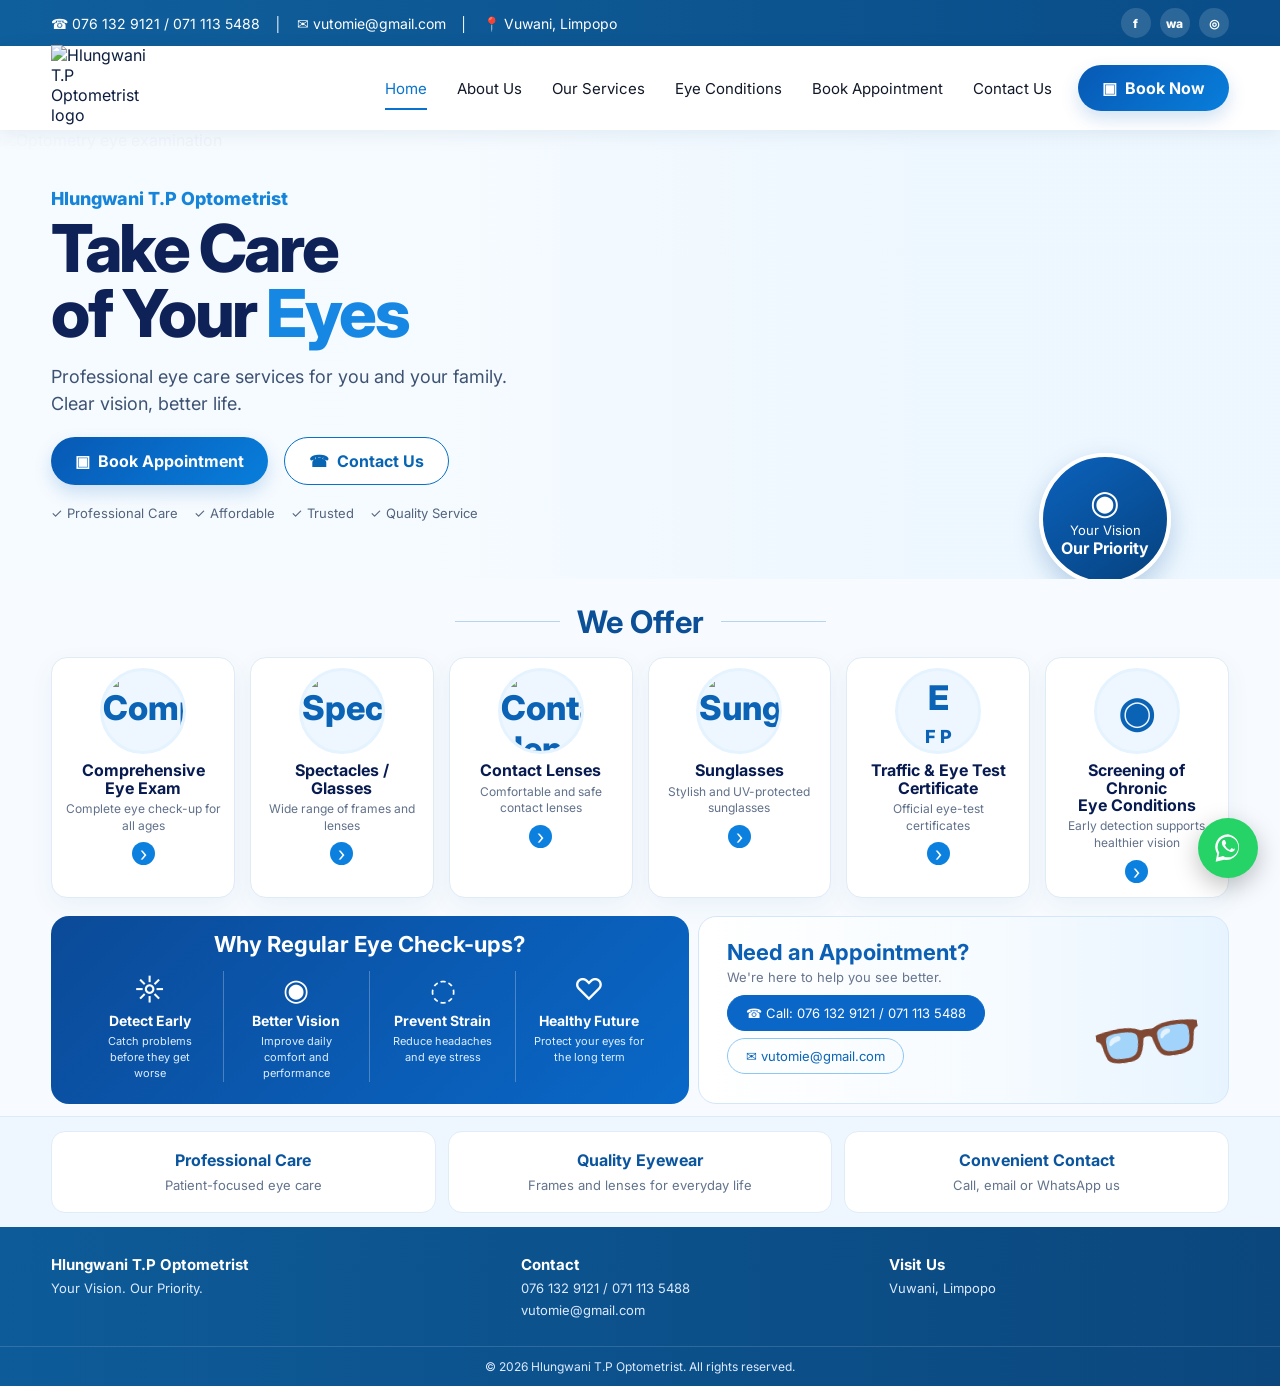
==== commit 6e02d19b: "Load mobile homepage refinements" ====
--- a/index.html
+++ b/index.html
@@ -10,6 +10,7 @@
   <link rel="preconnect" href="https://fonts.gstatic.com" crossorigin>
   <link href="https://fonts.googleapis.com/css2?family=Inter:wght@400;500;600;700;800&display=swap" rel="stylesheet">
   <link rel="stylesheet" href="styles.css">
+  <link rel="stylesheet" href="mobile.css">
 </head>
 <body>
   <div class="topbar">
--- a/styles.css
+++ b/styles.css
@@ -1,4 +1,5 @@
-*{box-sizing:border-box}html{scroll-behavior:smooth}body{margin:0;font-family:Inter,Arial,sans-serif;color:#0b1b3b;background:#f7fbff}.container{width:min(1440px,92%);margin:auto}.topbar{background:linear-gradient(90deg,#0f5f9c,#0b4e88);color:white;font-size:14px}.topbar-inner{min-height:46px;display:flex;align-items:center;justify-content:space-between;gap:20px}.top-contact{display:flex;gap:14px;align-items:center;flex-wrap:wrap}.topbar a{color:#fff;text-decoration:none}.socials{display:flex;gap:10px}.socials a{width:30px;height:30px;border-radius:50%;display:grid;place-items:center;background:rgba(255,255,255,.14);font-weight:700}.site-header{background:#fff;position:sticky;top:0;z-index:50;box-shadow:0 5px 18px rgba(14,61,105,.08)}.nav-wrap{height:86px;display:flex;align-items:center;gap:30px}.brand{display:flex;align-items:center;text-decoration:none;color:#0f5f9c;min-width:320px}.logo-mark{width:96px;height:96px;margin-top:12px;z-index:4}.brand-copy{display:flex;flex-direction:column;line-height:1.1}.brand-copy strong{font-size:20px}.brand-copy span{color:#111827;font-size:16px}.main-nav{display:flex;align-items:center;gap:34px;margin-left:auto}.main-nav a{color:#111827;text-decoration:none;font-size:15px;white-space:nowrap;position:relative}.main-nav a.active,.main-nav a:hover{color:#0a67bf}.main-nav a.active:after{content:"";position:absolute;left:0;right:0;bottom:-12px;height:2px;background:#0a67bf}.btn{display:inline-flex;align-items:center;justify-content:center;border-radius:24px;padding:13px 25px;text-decoration:none;font-weight:700;transition:.2s ease}.btn-primary{background:linear-gradient(135deg,#0759b4,#087ddb);color:#fff;box-shadow:0 8px 18px rgba(2,88,178,.2)}.btn-primary:hover{transform:translateY(-2px)}.btn-outline{border:1.5px solid #0a67bf;color:#0a67bf;background:#fff}.nav-cta{white-space:nowrap}.menu-toggle{display:none;margin-left:auto;border:0;background:transparent;font-size:28px;color:#0f5f9c}.hero{min-height:405px;position:relative;overflow:hidden;background-image:url('https://images.unsplash.com/photo-1576091160399-112ba8d25d1d?auto=format&fit=crop&w=1800&q=85');background-size:cover;background-position:68% 42%}.hero:after{content:"";position:absolute;right:-90px;bottom:-130px;width:360px;height:520px;background:linear-gradient(160deg,#167de0,#0054b0);border-radius:60% 0 0 60%;transform:rotate(18deg);opacity:.96}.hero-overlay{position:absolute;inset:0;background:linear-gradient(90deg,rgba(244,250,255,.98) 0%,rgba(244,250,255,.90) 35%,rgba(244,250,255,.28) 57%,rgba(244,250,255,0) 75%)}.hero-content{position:relative;z-index:2;padding-top:56px}.hero-copy{max-width:540px}.eyebrow{color:#1381d7;font-weight:800;font-size:18px;margin:0 0 5px}.hero h1{margin:0;color:#0d2158;font-size:66px;line-height:.98;letter-spacing:-2px;font-weight:800}.hero h1 span{color:#1683df}.hero-text{font-size:18px;line-height:1.55;color:#3a4e70;max-width:470px}.hero-actions{display:flex;gap:18px;margin:20px 0}.trust-row{display:flex;flex-wrap:wrap;gap:18px;font-size:13px;color:#4b5e7c}.trust-row span::first-letter{color:#0a70cf}.priority-badge{position:absolute;right:8.5%;bottom:-9px;z-index:5;width:132px;height:132px;border-radius:50%;background:linear-gradient(145deg,#0c5db5,#003e89);border:4px solid white;color:white;display:flex;flex-direction:column;align-items:center;justify-content:center;box-shadow:0 10px 28px rgba(9,72,140,.25)}.priority-badge .eye-icon{font-size:33px;margin-bottom:4px}.priority-badge small{font-size:13px}.priority-badge strong{font-size:16px}.section{padding:24px 0 18px}.section-heading{display:flex;align-items:center;justify-content:center;gap:18px;margin-bottom:18px}.section-heading h2{margin:0;font-size:31px;color:#0e4f96}.heading-line{width:105px;height:1px;background:#b8d4ec}.service-grid{display:grid;grid-template-columns:repeat(6,1fr);gap:16px}.service-card{background:#fff;border:1px solid #e2edf6;border-radius:16px;padding:10px 14px 14px;text-align:center;box-shadow:0 6px 24px rgba(23,80,132,.06);min-height:205px}.service-img{width:86px;height:86px;border-radius:50%;margin:0 auto 8px;background-size:cover;background-position:center;border:3px solid #e5f3ff}.img-exam{background-image:url('https://images.unsplash.com/photo-1551601651-2a8555f1a136?auto=format&fit=crop&w=400&q=80')}.img-glasses{background-image:url('https://images.unsplash.com/photo-1511499767150-a48a237f0083?auto=format&fit=crop&w=400&q=80')}.img-lenses{background-image:url('https://images.unsplash.com/photo-1588786849374-dc6e7d8f5647?auto=format&fit=crop&w=400&q=80')}.img-sunglasses{background-image:url('https://images.unsplash.com/photo-1511499767150-a48a237f0083?auto=format&fit=crop&w=400&q=80')}.img-machine{background-image:url('https://images.unsplash.com/photo-1579684385127-1ef15d508118?auto=format&fit=crop&w=400&q=80')}.img-screening{background-image:url('https://images.unsplash.com/photo-1550831107-1553da8c8464?auto=format&fit=crop&w=400&q=80')}.service-card h3{font-size:16px;line-height:1.06;margin:7px 0;color:#071b50}.service-card p{font-size:12px;line-height:1.4;color:#60708b;margin:0 auto 8px;max-width:150px}.service-card a{display:grid;place-items:center;width:22px;height:22px;border-radius:50%;margin:auto;background:#0780dd;color:#fff;text-decoration:none;font-size:20px}.lower-section{padding:0 0 10px}.lower-grid{display:grid;grid-template-columns:1.2fr 1fr;gap:8px}.benefits-panel{background:linear-gradient(135deg,#0c4b9b,#0a67c7);color:#fff;border-radius:18px;padding:14px 28px}.benefits-panel h2{text-align:center;margin:0 0 15px;font-size:22px}.benefits-grid{display:grid;grid-template-columns:repeat(4,1fr)}.benefits-grid>div{text-align:center;padding:0 20px;border-right:1px solid rgba(255,255,255,.28)}.benefits-grid>div:last-child{border-right:0}.benefits-grid span{display:block;font-size:30px}.benefits-grid strong{display:block;font-size:14px;margin:5px 0}.benefits-grid small{display:block;font-size:11px;line-height:1.45;color:#dbeeff}.appointment-panel{position:relative;overflow:hidden;background:linear-gradient(90deg,#fff 0%,#f5fbff 55%,#e8f4ff 100%);border:1px solid #d6e8f8;border-radius:18px;min-height:169px;padding:21px 28px}.appointment-copy{position:relative;z-index:2;max-width:420px}.appointment-copy h2{margin:0;color:#0a5fb5;font-size:22px}.appointment-copy p{margin:4px 0 11px;color:#65738d;font-size:13px}.contact-pill{display:block;width:max-content;max-width:100%;margin:7px 0;padding:9px 20px;border-radius:18px;border:1px solid #8fc7f4;color:#0d66b9;text-decoration:none;font-size:13px}.primary-pill{background:#0a67c7;color:#fff;border-color:#0a67c7}.glasses-art{position:absolute;right:24px;bottom:15px;font-size:95px;transform:rotate(-9deg);opacity:.9}.footer{background:linear-gradient(90deg,#0f5f9c,#0c4b88);color:#fff}.footer-inner{min-height:44px;display:flex;justify-content:center;gap:15px;align-items:center;font-size:13px}.footer p{margin:0}.whatsapp-float{position:fixed;right:22px;bottom:22px;z-index:80;width:60px;height:60px;border-radius:50%;display:grid;place-items:center;background:#25D366;color:#fff;box-shadow:0 8px 24px rgba(0,0,0,.25);transition:.2s}.whatsapp-float:hover{transform:scale(1.06)}.whatsapp-float svg{width:34px;height:34px}
-@media(max-width:1180px){.brand{min-width:auto}.main-nav{gap:20px}.main-nav a{font-size:14px}.nav-cta{display:none}.service-grid{grid-template-columns:repeat(3,1fr)}.hero h1{font-size:58px}}
-@media(max-width:900px){.topbar{display:none}.nav-wrap{height:74px}.brand-copy strong{font-size:17px}.brand-copy span{font-size:14px}.logo-mark{width:74px;height:74px}.menu-toggle{display:block}.main-nav{position:absolute;top:74px;left:0;right:0;background:#fff;display:none;flex-direction:column;align-items:flex-start;gap:0;padding:10px 5%;box-shadow:0 15px 24px rgba(0,0,0,.08)}.main-nav.open{display:flex}.main-nav a{width:100%;padding:14px 0;border-bottom:1px solid #eef3f8}.main-nav a.active:after{display:none}.hero{min-height:620px;background-position:64% center}.hero-overlay{background:linear-gradient(180deg,rgba(246,251,255,.98) 0%,rgba(246,251,255,.92) 48%,rgba(246,251,255,.2) 75%)}.hero-content{padding-top:40px}.priority-badge{width:105px;height:105px;right:7%;bottom:18px}.lower-grid{grid-template-columns:1fr}.footer-inner{flex-wrap:wrap;padding:12px;text-align:center}}
-@media(max-width:640px){.container{width:min(94%,100%)}.brand-copy{display:none}.hero{min-height:590px;background-position:66% bottom}.hero-content{padding-top:35px}.eyebrow{font-size:15px}.hero h1{font-size:46px;line-height:1}.hero-text{font-size:16px;max-width:320px}.hero-actions{flex-direction:column;align-items:flex-start;gap:10px}.hero-actions .btn{width:245px}.trust-row{max-width:320px;gap:9px 14px;font-size:11px}.priority-badge{width:92px;height:92px;right:18px;bottom:10px}.priority-badge .eye-icon{font-size:24px}.priority-badge small{font-size:10px}.priority-badge strong{font-size:12px}.section-heading h2{font-size:25px}.heading-line{width:55px}.service-grid{grid-template-columns:repeat(2,1fr);gap:10px}.service-card{min-height:195px;padding:10px 8px}.service-img{width:72px;height:72px}.service-card h3{font-size:14px}.benefits-panel{padding:18px 14px}.benefits-grid{grid-template-columns:repeat(2,1fr);gap:16px}.benefits-grid>div{border-right:0;padding:0 8px}.appointment-panel{padding:20px 16px;min-height:210px}.appointment-copy{max-width:80%}.contact-pill{font-size:11px;padding:9px 12px}.glasses-art{font-size:70px;right:5px}.footer-inner span{display:none}.whatsapp-float{width:54px;height:54px;right:16px;bottom:16px}}
+*{box-sizing:border-box}html{scroll-behavior:smooth}body{margin:0;font-family:Inter,Arial,sans-serif;color:#0c1d3f;background:#f7fbff}img{display:block;max-width:100%}a{color:inherit}.container{width:min(1440px,92%);margin:auto}.topbar{background:linear-gradient(90deg,#0f5f9c,#0a4d88);color:#fff;font-size:14px}.topbar-inner{min-height:46px;display:flex;align-items:center;justify-content:space-between;gap:18px}.top-contact{display:flex;align-items:center;gap:14px;flex-wrap:wrap}.top-contact a,.socials a{text-decoration:none;color:#fff}.socials{display:flex;gap:9px}.socials a{width:30px;height:30px;border-radius:50%;display:grid;place-items:center;background:rgba(255,255,255,.14);font-weight:800;font-size:12px}.site-header{position:sticky;top:0;z-index:50;background:#fff;box-shadow:0 4px 18px rgba(12,63,108,.08)}.nav-wrap{height:84px;display:flex;align-items:center;gap:26px}.brand{display:flex;align-items:center;text-decoration:none;min-width:265px}.brand-logo{width:105px;height:105px;object-fit:contain;position:relative;z-index:3;margin-top:18px}.brand-fallback{display:none;flex-direction:column;line-height:1.05;color:#0b5b9c}.brand-fallback strong{font-size:19px}.brand-fallback span{color:#111827;font-size:15px}.main-nav{margin-left:auto;display:flex;align-items:center;gap:30px}.main-nav a{text-decoration:none;color:#111827;font-size:15px;white-space:nowrap;position:relative}.main-nav a:hover,.main-nav a.active{color:#0873ce}.main-nav a.active:after{content:"";position:absolute;left:0;right:0;bottom:-12px;height:2px;background:#0873ce}.menu-toggle{display:none;margin-left:auto;border:0;background:transparent;color:#0b5b9c;font-size:28px}.btn{display:inline-flex;align-items:center;justify-content:center;gap:6px;padding:13px 24px;border-radius:999px;text-decoration:none;font-weight:700;transition:.2s ease}.btn-primary{background:linear-gradient(135deg,#0759b4,#087edb);color:#fff;box-shadow:0 8px 18px rgba(0,94,190,.18)}.btn-primary:hover{transform:translateY(-2px)}.btn-outline{border:1.5px solid #0871c9;background:#fff;color:#0865b3}.nav-cta{white-space:nowrap}.hero{position:relative;overflow:hidden;min-height:420px;background:#edf7ff}.hero-photo{position:absolute;inset:0;width:100%;height:100%;object-fit:cover;object-position:69% center}.hero-overlay{position:absolute;inset:0;background:linear-gradient(90deg,rgba(246,251,255,.99) 0%,rgba(246,251,255,.94) 34%,rgba(246,251,255,.55) 50%,rgba(246,251,255,.08) 72%)}.hero-swoosh{position:absolute;right:-100px;bottom:-180px;width:500px;height:620px;border:44px solid #0b70cd;border-left-color:transparent;border-top-color:transparent;border-radius:50%;transform:rotate(18deg);opacity:.98}.hero-content{position:relative;z-index:2;padding-top:58px;padding-bottom:58px}.hero-copy{max-width:555px}.eyebrow{margin:0 0 7px;color:#1584d9;font-size:18px;font-weight:800}.hero h1{margin:0;font-size:66px;line-height:.98;letter-spacing:-2.5px;color:#0e2258;font-weight:800}.hero h1 span{color:#1787e4}.hero-text{max-width:480px;margin:18px 0 0;color:#3e5273;font-size:18px;line-height:1.5}.hero-actions{display:flex;gap:16px;margin:20px 0}.trust-row{display:flex;gap:16px;flex-wrap:wrap;color:#53647e;font-size:13px}.trust-row span{white-space:nowrap}.priority-badge{position:absolute;z-index:4;right:8.5%;bottom:-6px;width:132px;height:132px;border-radius:50%;display:flex;flex-direction:column;align-items:center;justify-content:center;background:linear-gradient(145deg,#0b62bd,#06427e);border:4px solid #fff;color:#fff;box-shadow:0 10px 26px rgba(10,83,159,.25)}.priority-badge>span{font-size:34px}.priority-badge small{font-size:13px}.priority-badge strong{font-size:16px}.section{padding:24px 0 18px}.section-heading{display:flex;align-items:center;justify-content:center;gap:17px;margin-bottom:17px}.section-heading h2{margin:0;color:#0b4f97;font-size:31px}.section-heading i{display:block;width:105px;height:1px;background:#b8d4ec}.service-grid{display:grid;grid-template-columns:repeat(6,1fr);gap:15px}.service-card{background:#fff;border:1px solid #e0ebf5;border-radius:16px;padding:10px 12px 14px;text-align:center;min-height:210px;box-shadow:0 8px 24px rgba(17,82,138,.06);transition:.2s}.service-card:hover{transform:translateY(-3px);box-shadow:0 12px 30px rgba(17,82,138,.1)}.service-image-wrap{width:86px;height:86px;border-radius:50%;overflow:hidden;margin:0 auto 8px;border:3px solid #e5f3ff;background:#eef7ff;display:grid;place-items:center;color:#0b63b6;font-weight:800;font-size:34px}.service-image-wrap img{width:100%;height:100%;object-fit:cover}.service-icon small{font-size:18px;line-height:1}.eye-symbol{font-size:42px}.service-card h3{margin:7px 0 4px;font-size:16px;line-height:1.08;color:#071b50}.service-card p{margin:0 auto 8px;max-width:155px;color:#61718a;font-size:12px;line-height:1.4}.service-card>a{width:23px;height:23px;border-radius:50%;display:grid;place-items:center;margin:auto;background:#0b80de;color:#fff;text-decoration:none;font-size:20px}.lower-section{padding:0 0 12px}.lower-grid{display:grid;grid-template-columns:1.2fr 1fr;gap:9px}.benefits-panel{border-radius:18px;padding:15px 26px;background:linear-gradient(135deg,#0b4a98,#0968c8);color:#fff}.benefits-panel h2{text-align:center;margin:0 0 14px;font-size:22px}.benefits-grid{display:grid;grid-template-columns:repeat(4,1fr)}.benefits-grid>div{text-align:center;padding:0 18px;border-right:1px solid rgba(255,255,255,.26)}.benefits-grid>div:last-child{border-right:0}.benefits-grid span{display:block;font-size:30px}.benefits-grid strong{display:block;margin:5px 0;font-size:14px}.benefits-grid small{display:block;color:#dceeff;font-size:11px;line-height:1.45}.appointment-panel{position:relative;overflow:hidden;min-height:171px;border:1px solid #d4e7f8;border-radius:18px;padding:22px 28px;background:linear-gradient(90deg,#fff 0%,#f6fbff 55%,#e7f4ff 100%)}.appointment-copy{position:relative;z-index:2;max-width:430px}.appointment-copy h2{margin:0;color:#0b5fb4;font-size:22px}.appointment-copy p{margin:4px 0 10px;color:#67758e;font-size:13px}.contact-pill{display:block;width:max-content;max-width:100%;padding:9px 18px;margin:7px 0;border-radius:999px;border:1px solid #8dc7f4;color:#0b65b8;text-decoration:none;font-size:13px}.primary-pill{background:#0b67c7;color:#fff;border-color:#0b67c7}.appointment-art{position:absolute;right:22px;bottom:7px;font-size:93px;transform:rotate(-9deg)}.about-strip{padding:14px 0;background:#eef7ff;border-top:1px solid #dcebf7}.about-grid{display:grid;grid-template-columns:repeat(3,1fr);gap:12px}.about-grid>div{background:#fff;border-radius:14px;padding:18px;text-align:center;border:1px solid #e0edf7}.about-grid strong{display:block;color:#0a559e;margin-bottom:4px}.about-grid span{font-size:13px;color:#62738c}.footer{background:linear-gradient(90deg,#0d5b99,#0b477d);color:#fff}.footer-main{display:grid;grid-template-columns:1.3fr 1fr 1fr;gap:28px;padding:28px 0}.footer-main>div{display:flex;flex-direction:column;gap:6px}.footer-main strong{font-size:15px}.footer-main p,.footer-main a{margin:0;color:#dceaff;text-decoration:none;font-size:13px}.footer-bottom{text-align:center;border-top:1px solid rgba(255,255,255,.14);padding:12px 5%;font-size:12px;color:#dceaff}.whatsapp-float{position:fixed;right:22px;bottom:22px;z-index:80;width:60px;height:60px;border-radius:50%;display:grid;place-items:center;background:#25D366;color:#fff;box-shadow:0 8px 24px rgba(0,0,0,.25);transition:.2s}.whatsapp-float:hover{transform:scale(1.06)}.whatsapp-float svg{width:34px;height:34px}
+@media(max-width:1180px){.main-nav{gap:19px}.main-nav a{font-size:14px}.nav-cta{display:none}.brand{min-width:auto}.service-grid{grid-template-columns:repeat(3,1fr)}.hero h1{font-size:58px}}
+@media(max-width:900px){.topbar{display:none}.nav-wrap{height:76px}.brand-logo{width:77px;height:77px;margin-top:7px}.menu-toggle{display:block}.main-nav{display:none;position:absolute;top:76px;left:0;right:0;background:#fff;flex-direction:column;align-items:stretch;gap:0;padding:10px 5% 16px;box-shadow:0 16px 28px rgba(0,0,0,.1)}.main-nav.open{display:flex}.main-nav a{padding:14px 0;border-bottom:1px solid #eef3f7}.main-nav a.active:after{display:none}.hero{min-height:640px}.hero-photo{object-position:66% bottom}.hero-overlay{background:linear-gradient(180deg,rgba(247,252,255,.99) 0%,rgba(247,252,255,.94) 44%,rgba(247,252,255,.48) 68%,rgba(247,252,255,.12) 100%)}.hero-content{padding-top:38px}.hero-copy{max-width:520px}.priority-badge{width:106px;height:106px;right:6%;bottom:18px}.hero-swoosh{right:-190px;bottom:-250px}.lower-grid{grid-template-columns:1fr}.about-grid{grid-template-columns:1fr 1fr 1fr}.footer-main{grid-template-columns:1fr 1fr}}
+@media(max-width:640px){.container{width:min(94%,100%)}.brand-fallback{display:none}.hero{min-height:620px}.hero-photo{object-position:67% bottom}.hero-content{padding-top:32px}.eyebrow{font-size:14px}.hero h1{font-size:45px;letter-spacing:-1.7px}.hero-text{font-size:15px;max-width:310px}.hero-actions{flex-direction:column;align-items:flex-start;gap:10px}.hero-actions .btn{width:238px}.trust-row{max-width:325px;gap:8px 12px;font-size:11px}.priority-badge{width:92px;height:92px;right:16px;bottom:12px}.priority-badge>span{font-size:24px}.priority-badge small{font-size:10px}.priority-badge strong{font-size:12px}.section{padding-top:20px}.section-heading h2{font-size:25px}.section-heading i{width:52px}.service-grid{grid-template-columns:repeat(2,1fr);gap:10px}.service-card{min-height:197px;padding:9px 7px 12px}.service-image-wrap{width:72px;height:72px}.service-card h3{font-size:14px}.benefits-panel{padding:18px 13px}.benefits-grid{grid-template-columns:repeat(2,1fr);gap:18px 10px}.benefits-grid>div{border-right:0;padding:0 7px}.appointment-panel{padding:20px 15px;min-height:218px}.appointment-copy{max-width:82%}.contact-pill{font-size:11px;padding:9px 11px}.appointment-art{font-size:69px;right:4px}.about-grid{grid-template-columns:1fr}.footer-main{grid-template-columns:1fr;padding:24px 0}.whatsapp-float{width:54px;height:54px;right:16px;bottom:16px}}
+@media(max-width:390px){.hero h1{font-size:40px}.hero-actions .btn{width:220px}.service-grid{grid-template-columns:1fr 1fr}.service-card p{font-size:11px}}
--- a/mobile.css
+++ b/mobile.css
@@ -0,0 +1,426 @@
+/* Mobile-first refinements for the homepage. Desktop styles remain in styles.css. */
+
+@media (max-width: 900px) {
+  .nav-wrap {
+    height: 68px;
+    gap: 14px;
+  }
+
+  .brand-logo {
+    width: 64px;
+    height: 64px;
+    margin-top: 0;
+  }
+
+  .brand-fallback strong {
+    font-size: 17px;
+  }
+
+  .brand-fallback span {
+    font-size: 13px;
+  }
+
+  .menu-toggle {
+    width: 44px;
+    height: 44px;
+    padding: 0;
+    display: grid;
+    place-items: center;
+    font-size: 27px;
+  }
+
+  .main-nav {
+    top: 68px;
+    max-height: calc(100vh - 68px);
+    overflow-y: auto;
+  }
+
+  .hero {
+    min-height: 520px;
+  }
+
+  .hero-content {
+    padding-top: 34px;
+    padding-bottom: 32px;
+  }
+
+  .hero-overlay {
+    background: linear-gradient(
+      180deg,
+      rgba(247,252,255,.99) 0%,
+      rgba(247,252,255,.96) 48%,
+      rgba(247,252,255,.66) 72%,
+      rgba(247,252,255,.2) 100%
+    );
+  }
+
+  .hero-photo {
+    object-position: 68% center;
+  }
+
+  .hero-swoosh,
+  .priority-badge {
+    display: none;
+  }
+
+  .hero-copy {
+    max-width: 520px;
+  }
+
+  .hero h1 {
+    font-size: 50px;
+    line-height: .98;
+  }
+
+  .hero-text {
+    margin-top: 14px;
+  }
+
+  .hero-actions {
+    margin: 18px 0 14px;
+  }
+
+  .section {
+    padding: 22px 0 14px;
+  }
+
+  .section-heading {
+    margin-bottom: 16px;
+  }
+
+  .lower-section {
+    padding: 0 0 12px;
+  }
+
+  .about-strip {
+    padding: 10px 0;
+  }
+
+  .footer-main {
+    padding: 20px 0;
+  }
+
+  .whatsapp-float {
+    width: 50px;
+    height: 50px;
+    right: 14px;
+    bottom: 14px;
+  }
+
+  .whatsapp-float svg {
+    width: 28px;
+    height: 28px;
+  }
+}
+
+@media (max-width: 640px) {
+  .container {
+    width: min(92%, 100%);
+  }
+
+  .nav-wrap {
+    height: 66px;
+  }
+
+  .main-nav {
+    top: 66px;
+    padding: 6px 4% 12px;
+  }
+
+  .main-nav a {
+    padding: 12px 2px;
+    font-size: 14px;
+  }
+
+  .brand-logo {
+    width: 58px;
+    height: 58px;
+  }
+
+  .brand-fallback {
+    line-height: 1.08;
+  }
+
+  .brand-fallback strong {
+    font-size: 16px;
+  }
+
+  .brand-fallback span {
+    font-size: 12px;
+  }
+
+  .hero {
+    min-height: 500px;
+  }
+
+  .hero-photo {
+    object-position: 66% 52%;
+  }
+
+  .hero-content {
+    padding-top: 28px;
+    padding-bottom: 26px;
+  }
+
+  .eyebrow {
+    margin-bottom: 7px;
+    font-size: 13px;
+  }
+
+  .hero h1 {
+    font-size: clamp(38px, 11.5vw, 44px);
+    letter-spacing: -1.7px;
+  }
+
+  .hero-text {
+    max-width: 330px;
+    margin-top: 14px;
+    font-size: 14px;
+    line-height: 1.45;
+  }
+
+  .hero-actions {
+    width: min(100%, 310px);
+    gap: 8px;
+    margin: 17px 0 13px;
+  }
+
+  .hero-actions .btn {
+    width: 100%;
+    min-height: 44px;
+    padding: 10px 16px;
+    font-size: 14px;
+  }
+
+  .trust-row {
+    max-width: 320px;
+    display: grid;
+    grid-template-columns: repeat(2, max-content);
+    gap: 6px 12px;
+    font-size: 10px;
+    line-height: 1.3;
+  }
+
+  .section {
+    padding: 18px 0 12px;
+  }
+
+  .section-heading {
+    gap: 11px;
+    margin-bottom: 13px;
+  }
+
+  .section-heading h2 {
+    font-size: 25px;
+  }
+
+  .section-heading i {
+    width: 46px;
+  }
+
+  .service-grid {
+    grid-template-columns: repeat(2, minmax(0, 1fr));
+    gap: 8px;
+  }
+
+  .service-card {
+    min-height: 0;
+    padding: 10px 7px 11px;
+    border-radius: 15px;
+  }
+
+  .service-image-wrap {
+    width: 62px;
+    height: 62px;
+    margin-bottom: 6px;
+    border-width: 2px;
+    font-size: 28px;
+  }
+
+  .service-icon small {
+    font-size: 14px;
+  }
+
+  .eye-symbol {
+    font-size: 32px;
+  }
+
+  .service-card h3 {
+    margin: 5px 0 4px;
+    font-size: 13px;
+    line-height: 1.12;
+  }
+
+  .service-card p {
+    min-height: 31px;
+    margin-bottom: 7px;
+    font-size: 10.5px;
+    line-height: 1.35;
+  }
+
+  .service-card > a {
+    width: 27px;
+    height: 27px;
+    font-size: 20px;
+  }
+
+  /* Better crops for the product photos used in the small circular cards. */
+  .service-card:nth-child(2) .service-image-wrap img {
+    object-position: 52% 58%;
+    transform: scale(1.12);
+  }
+
+  .service-card:nth-child(3) .service-image-wrap img {
+    object-position: 55% 68%;
+    transform: scale(1.3);
+  }
+
+  .service-card:nth-child(4) .service-image-wrap img {
+    object-position: 50% 55%;
+    transform: scale(1.12);
+  }
+
+  .lower-grid {
+    gap: 8px;
+  }
+
+  .benefits-panel {
+    padding: 16px 11px;
+    border-radius: 16px;
+  }
+
+  .benefits-panel h2 {
+    margin-bottom: 14px;
+    font-size: 20px;
+    line-height: 1.15;
+  }
+
+  .benefits-grid {
+    gap: 14px 8px;
+  }
+
+  .benefits-grid > div {
+    padding: 0 5px;
+  }
+
+  .benefits-grid span {
+    font-size: 24px;
+  }
+
+  .benefits-grid strong {
+    margin: 3px 0;
+    font-size: 12px;
+  }
+
+  .benefits-grid small {
+    font-size: 9.5px;
+    line-height: 1.35;
+  }
+
+  .appointment-panel {
+    min-height: 0;
+    padding: 17px 15px;
+    border-radius: 16px;
+  }
+
+  .appointment-copy {
+    max-width: 100%;
+  }
+
+  .appointment-copy h2 {
+    font-size: 20px;
+  }
+
+  .appointment-copy p {
+    margin: 3px 0 10px;
+    font-size: 12px;
+  }
+
+  .contact-pill {
+    width: 100%;
+    margin: 6px 0;
+    padding: 9px 12px;
+    text-align: center;
+    font-size: 11px;
+  }
+
+  .appointment-art {
+    display: none;
+  }
+
+  /* The three large cards added little value on mobile and made the page too long. */
+  .about-strip {
+    display: none;
+  }
+
+  .footer-main {
+    grid-template-columns: 1fr;
+    gap: 14px;
+    padding: 18px 0;
+  }
+
+  .footer-main > div {
+    gap: 3px;
+  }
+
+  .footer-main strong {
+    font-size: 13px;
+  }
+
+  .footer-main p,
+  .footer-main a {
+    font-size: 11px;
+  }
+
+  .footer-bottom {
+    padding: 9px 4%;
+    font-size: 10px;
+  }
+
+  .whatsapp-float {
+    width: 48px;
+    height: 48px;
+    right: 12px;
+    bottom: 12px;
+    box-shadow: 0 6px 18px rgba(0,0,0,.22);
+  }
+
+  .whatsapp-float svg {
+    width: 27px;
+    height: 27px;
+  }
+}
+
+@media (max-width: 390px) {
+  .hero {
+    min-height: 480px;
+  }
+
+  .hero h1 {
+    font-size: 37px;
+  }
+
+  .hero-text {
+    max-width: 285px;
+    font-size: 13px;
+  }
+
+  .hero-actions {
+    width: min(100%, 285px);
+  }
+
+  .trust-row {
+    grid-template-columns: 1fr 1fr;
+    width: 100%;
+    max-width: 285px;
+    gap: 5px 8px;
+  }
+
+  .service-card h3 {
+    font-size: 12.5px;
+  }
+
+  .service-card p {
+    font-size: 10px;
+  }
+}
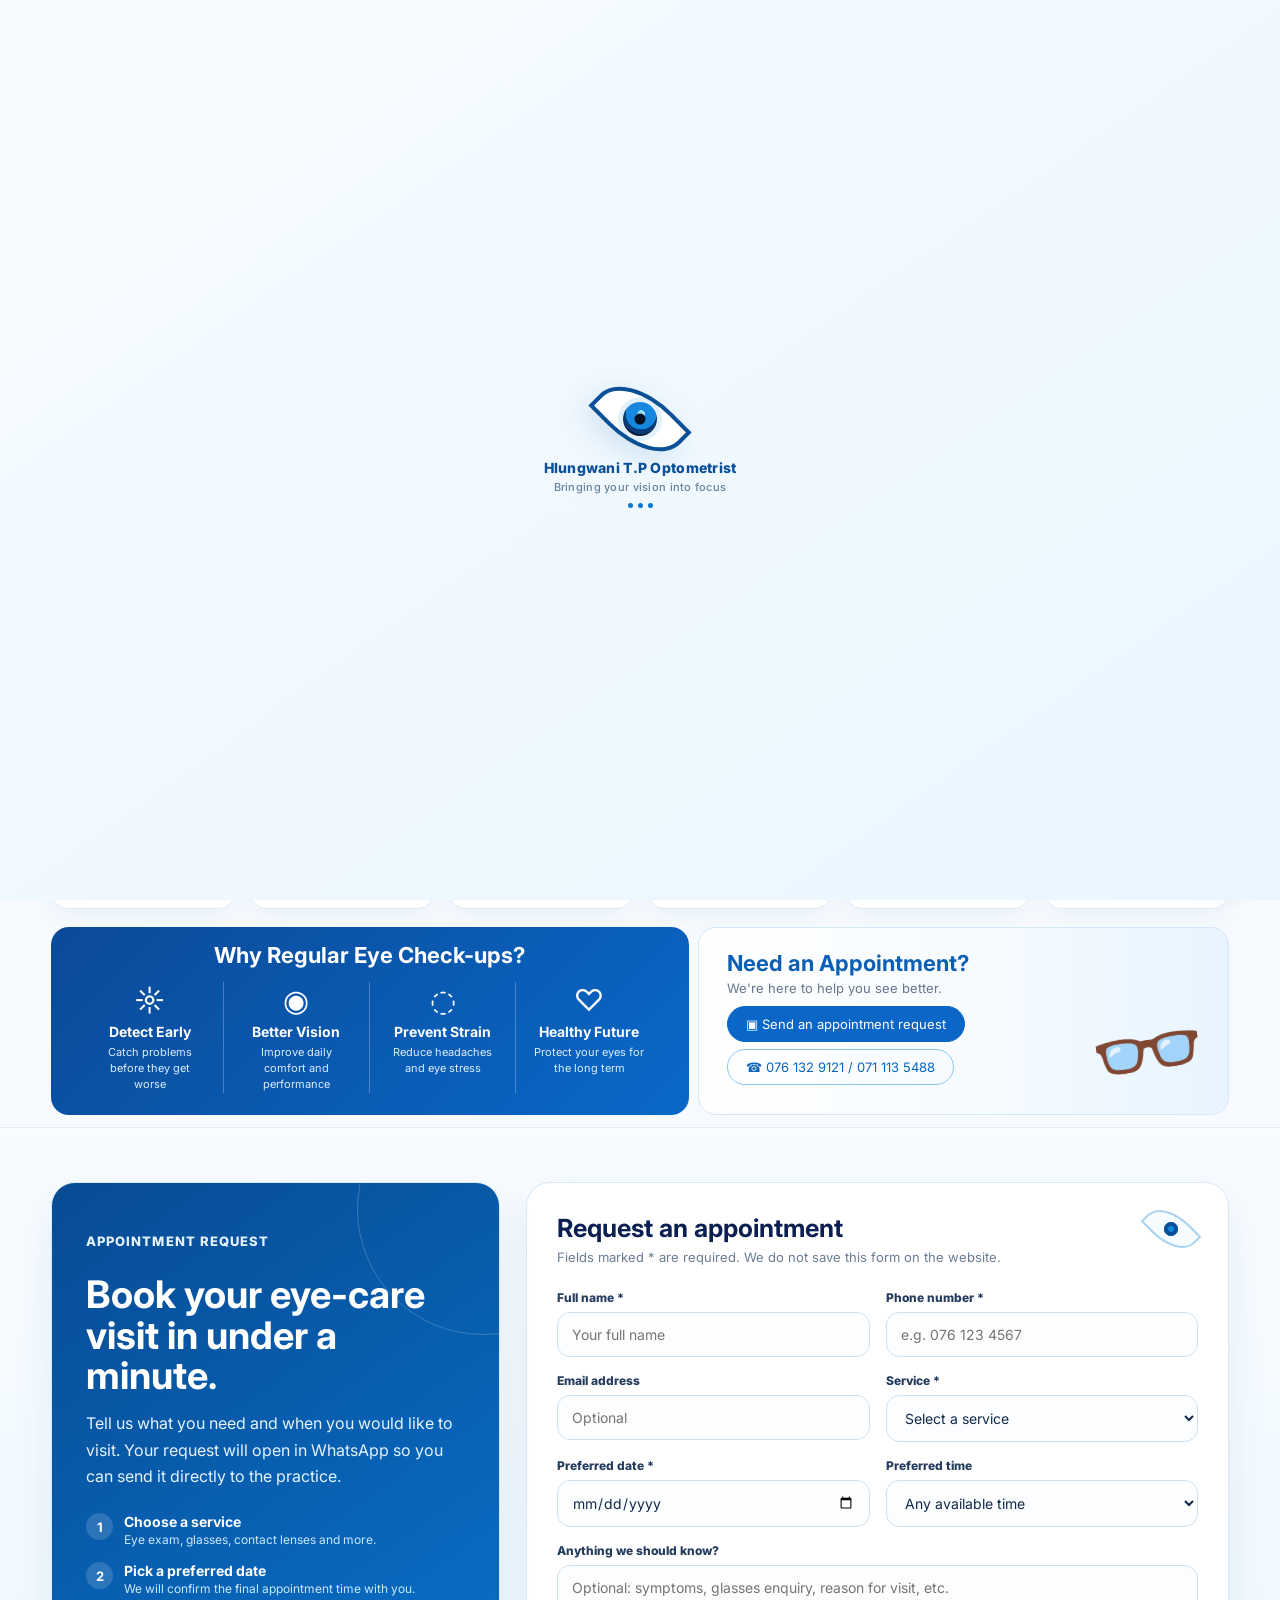
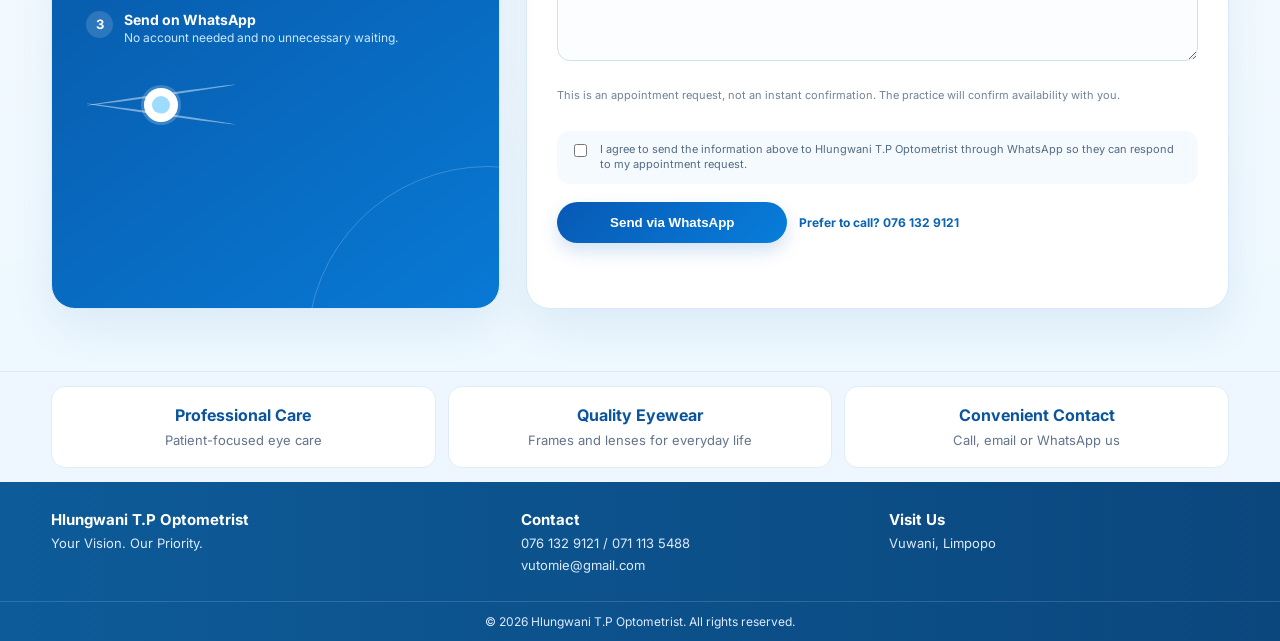
==== commit 1719ff47: "Add animated appointment request form and optometry loader" ====
--- a/index.html
+++ b/index.html
@@ -11,8 +11,17 @@
   <link href="https://fonts.googleapis.com/css2?family=Inter:wght@400;500;600;700;800&display=swap" rel="stylesheet">
   <link rel="stylesheet" href="styles.css">
   <link rel="stylesheet" href="mobile.css">
+  <link rel="stylesheet" href="enhancements.css">
 </head>
 <body>
+  <div class="page-loader" id="pageLoader" role="status" aria-label="Loading Hlungwani T.P Optometrist">
+    <div class="loader-inner">
+      <div class="loader-eye" aria-hidden="true"><div class="loader-iris"><span class="loader-pupil"></span></div></div>
+      <div class="loader-copy">Hlungwani T.P Optometrist<small>Bringing your vision into focus</small></div>
+      <div class="loader-dots" aria-hidden="true"><i></i><i></i><i></i></div>
+    </div>
+  </div>
+
   <div class="topbar">
     <div class="container topbar-inner">
       <div class="top-contact">
@@ -69,7 +78,7 @@
           </div>
         </div>
       </div>
-      <div class="priority-badge" aria-label="Your Vision, Our Priority"><span>◉</span><small>Your Vision</small><strong>Our Priority</strong></div>
+      <div class="priority-badge" aria-label="Your Vision, Our Priority"><span class="blink-eye">◉</span><small>Your Vision</small><strong>Our Priority</strong></div>
     </section>
 
     <section class="services section" id="services">
@@ -81,7 +90,7 @@
           <article class="service-card"><div class="service-image-wrap"><img class="local-asset" src="assets/contact-lenses.jpg" alt="Contact lenses" data-fallback="https://images.unsplash.com/photo-1588786849374-dc6e7d8f5647?auto=format&fit=crop&w=500&q=80"></div><h3>Contact Lenses</h3><p>Comfortable and safe contact lenses</p><a href="#appointment" aria-label="Ask about contact lenses">›</a></article>
           <article class="service-card"><div class="service-image-wrap"><img class="local-asset" src="assets/sunglasses.jpg" alt="Sunglasses" data-fallback="https://images.unsplash.com/photo-1511499767150-a48a237f0083?auto=format&fit=crop&w=500&q=80"></div><h3>Sunglasses</h3><p>Stylish and UV-protected sunglasses</p><a href="#appointment" aria-label="Ask about sunglasses">›</a></article>
           <article class="service-card"><div class="service-image-wrap service-icon">E<br><small>F P</small></div><h3>Traffic & Eye Test<br>Certificate</h3><p>Official eye-test certificates</p><a href="#appointment" aria-label="Book traffic eye test">›</a></article>
-          <article class="service-card"><div class="service-image-wrap service-icon eye-symbol">◉</div><h3>Screening of Chronic<br>Eye Conditions</h3><p>Early detection supports healthier vision</p><a href="#appointment" aria-label="Book screening">›</a></article>
+          <article class="service-card"><div class="service-image-wrap service-icon eye-symbol blink-eye">◉</div><h3>Screening of Chronic<br>Eye Conditions</h3><p>Early detection supports healthier vision</p><a href="#appointment" aria-label="Book screening">›</a></article>
         </div>
       </div>
     </section>
@@ -98,14 +107,88 @@
           </div>
         </div>
 
-        <div class="appointment-panel" id="appointment">
+        <div class="appointment-panel">
           <div class="appointment-copy">
             <h2>Need an Appointment?</h2>
             <p>We're here to help you see better.</p>
-            <a class="contact-pill primary-pill" href="tel:+27761329121">☎ Call: 076 132 9121 / 071 113 5488</a>
-            <a class="contact-pill" href="mailto:vutomie@gmail.com">✉ vutomie@gmail.com</a>
+            <a class="contact-pill primary-pill" href="#appointment">▣ Send an appointment request</a>
+            <a class="contact-pill" href="tel:+27761329121">☎ 076 132 9121 / 071 113 5488</a>
           </div>
           <div class="appointment-art" aria-hidden="true">👓</div>
+        </div>
+      </div>
+    </section>
+
+    <section class="booking-section" id="appointment">
+      <div class="container booking-shell">
+        <div class="booking-intro">
+          <p class="booking-kicker">Appointment request</p>
+          <h2>Book your eye-care visit in under a minute.</h2>
+          <p>Tell us what you need and when you would like to visit. Your request will open in WhatsApp so you can send it directly to the practice.</p>
+          <div class="booking-points">
+            <div><b>1</b><span><strong>Choose a service</strong><small>Eye exam, glasses, contact lenses and more.</small></span></div>
+            <div><b>2</b><span><strong>Pick a preferred date</strong><small>We will confirm the final appointment time with you.</small></span></div>
+            <div><b>3</b><span><strong>Send on WhatsApp</strong><small>No account needed and no unnecessary waiting.</small></span></div>
+          </div>
+          <div class="eye-line" aria-hidden="true"><i></i></div>
+        </div>
+
+        <div class="booking-form-card">
+          <div class="booking-form-heading">
+            <div><h3>Request an appointment</h3><p>Fields marked * are required. We do not save this form on the website.</p></div>
+            <div class="form-eye blink-eye" aria-hidden="true"></div>
+          </div>
+          <form class="booking-form" id="appointmentForm" novalidate>
+            <div class="form-group">
+              <label for="fullName">Full name *</label>
+              <input id="fullName" name="fullName" type="text" autocomplete="name" placeholder="Your full name" required>
+            </div>
+            <div class="form-group">
+              <label for="phone">Phone number *</label>
+              <input id="phone" name="phone" type="tel" inputmode="tel" autocomplete="tel" placeholder="e.g. 076 123 4567" required>
+            </div>
+            <div class="form-group">
+              <label for="email">Email address</label>
+              <input id="email" name="email" type="email" autocomplete="email" placeholder="Optional">
+            </div>
+            <div class="form-group">
+              <label for="service">Service *</label>
+              <select id="service" name="service" required>
+                <option value="">Select a service</option>
+                <option>Comprehensive Eye Exam</option>
+                <option>Spectacles / Glasses</option>
+                <option>Contact Lenses</option>
+                <option>Sunglasses</option>
+                <option>Traffic & Eye Test Certificate</option>
+                <option>Screening of Chronic Eye Conditions</option>
+                <option>General enquiry</option>
+              </select>
+            </div>
+            <div class="form-group">
+              <label for="preferredDate">Preferred date *</label>
+              <input id="preferredDate" name="preferredDate" type="date" required>
+            </div>
+            <div class="form-group">
+              <label for="preferredTime">Preferred time</label>
+              <select id="preferredTime" name="preferredTime">
+                <option value="">Any available time</option>
+                <option>Morning</option>
+                <option>Midday</option>
+                <option>Afternoon</option>
+              </select>
+            </div>
+            <div class="form-group full">
+              <label for="notes">Anything we should know?</label>
+              <textarea id="notes" name="notes" placeholder="Optional: symptoms, glasses enquiry, reason for visit, etc."></textarea>
+            </div>
+            <p class="form-row-note">This is an appointment request, not an instant confirmation. The practice will confirm availability with you.</p>
+            <label class="consent-row"><input id="consent" type="checkbox" required><span>I agree to send the information above to Hlungwani T.P Optometrist through WhatsApp so they can respond to my appointment request.</span></label>
+            <div class="form-actions">
+              <button class="btn btn-primary submit-booking" type="submit"><span class="send-state"><i class="mini-spinner" aria-hidden="true"></i><span>Send via WhatsApp</span></span></button>
+              <a class="form-call" href="tel:+27761329121">Prefer to call? 076 132 9121</a>
+            </div>
+            <p class="form-status" id="formStatus" aria-live="polite"></p>
+          </form>
         </div>
       </div>
     </section>
--- a/enhancements.css
+++ b/enhancements.css
@@ -0,0 +1,26 @@
+/* Lightweight visual enhancements and appointment form */
+:root{--blue:#0877d1;--blue-dark:#0b4f97;--navy:#0b1f52;--ice:#eef8ff;--line:#d7e9f7;--green:#25D366}
+
+/* page loader */
+.page-loader{position:fixed;inset:0;z-index:9999;display:grid;place-items:center;background:linear-gradient(145deg,#f8fcff,#e9f6ff);transition:opacity .28s ease,visibility .28s ease}.page-loader.is-hidden{opacity:0;visibility:hidden;pointer-events:none}.loader-inner{text-align:center;color:var(--blue-dark)}.loader-eye{position:relative;width:92px;height:54px;margin:0 auto 13px;border:4px solid var(--blue-dark);border-radius:70% 0 70% 0/70% 0 70% 0;transform:rotate(45deg);background:#fff;overflow:hidden;box-shadow:0 10px 30px rgba(8,91,159,.14);animation:eyeBlink 1.6s ease-in-out infinite}.loader-iris{position:absolute;left:50%;top:50%;width:34px;height:34px;border-radius:50%;background:radial-gradient(circle at 42% 37%,#9bdcff 0 12%,#1687df 14% 52%,#073b74 54% 68%,#071a35 70%);transform:translate(-50%,-50%);box-shadow:0 0 0 5px rgba(20,139,222,.12)}.loader-pupil{position:absolute;left:50%;top:50%;width:11px;height:11px;border-radius:50%;background:#051327;transform:translate(-50%,-50%)}.loader-copy{font-weight:800;font-size:14px;letter-spacing:.02em}.loader-copy small{display:block;margin-top:4px;font-size:11px;font-weight:500;color:#67809b}.loader-dots{display:flex;justify-content:center;gap:5px;margin-top:9px}.loader-dots i{width:5px;height:5px;border-radius:50%;background:var(--blue);animation:dotPulse 1s ease-in-out infinite}.loader-dots i:nth-child(2){animation-delay:.12s}.loader-dots i:nth-child(3){animation-delay:.24s}
+@keyframes eyeBlink{0%,42%,50%,100%{transform:rotate(45deg) scaleY(1)}46%{transform:rotate(45deg) scaleY(.08)}}
+@keyframes dotPulse{0%,100%{opacity:.25;transform:translateY(0)}50%{opacity:1;transform:translateY(-3px)}}
+
+/* subtle eye blink, not distracting */
+.blink-eye{display:inline-block;transform-origin:center;animation:softBlink 6.5s ease-in-out infinite}@keyframes softBlink{0%,45%,49%,100%{transform:scaleY(1)}47%{transform:scaleY(.16)}}
+
+/* smooth reveals only when JS is running */
+.motion-ready .reveal{opacity:0;transform:translateY(14px);transition:opacity .5s ease,transform .5s ease}.motion-ready .reveal.is-visible{opacity:1;transform:none}.service-card img{transition:transform .35s ease}.service-card:hover img{transform:scale(1.05)}
+
+/* booking section */
+.booking-section{padding:54px 0 62px;background:linear-gradient(180deg,#f8fcff 0%,#edf8ff 100%);border-top:1px solid #deedf8}.booking-shell{display:grid;grid-template-columns:minmax(0,.78fr) minmax(0,1.22fr);gap:26px;align-items:stretch}.booking-intro,.booking-form-card{border:1px solid #d8e9f7;border-radius:24px;background:#fff;box-shadow:0 18px 44px rgba(17,82,138,.08)}.booking-intro{position:relative;overflow:hidden;padding:34px;background:linear-gradient(145deg,#084b94,#0879d5);color:#fff}.booking-intro:before,.booking-intro:after{content:"";position:absolute;border:1px solid rgba(255,255,255,.2);border-radius:50%}.booking-intro:before{width:250px;height:250px;right:-110px;top:-100px}.booking-intro:after{width:360px;height:360px;right:-170px;bottom:-220px}.booking-kicker{margin:0 0 8px;font-size:13px;font-weight:800;text-transform:uppercase;letter-spacing:.08em;color:#bde4ff}.booking-intro h2{margin:0;font-size:38px;line-height:1.07}.booking-intro>p{max-width:440px;margin:14px 0 22px;line-height:1.65;color:#e4f3ff}.booking-points{display:grid;gap:13px;margin-top:24px}.booking-points div{display:flex;gap:11px;align-items:flex-start}.booking-points b{display:grid;place-items:center;flex:0 0 27px;width:27px;height:27px;border-radius:50%;background:rgba(255,255,255,.15);font-size:13px}.booking-points strong{display:block;font-size:14px}.booking-points small{display:block;margin-top:2px;color:#cae8ff;font-size:12px;line-height:1.4}.eye-line{position:relative;width:150px;height:58px;margin-top:28px}.eye-line:before,.eye-line:after{content:"";position:absolute;left:0;right:0;height:2px;background:rgba(255,255,255,.45);border-radius:50%}.eye-line:before{top:19px;transform:rotate(-8deg)}.eye-line:after{top:38px;transform:rotate(8deg)}.eye-line i{position:absolute;left:58px;top:13px;width:34px;height:34px;border-radius:50%;background:#9edcff;border:8px solid #fff;box-shadow:0 0 0 3px rgba(255,255,255,.2);animation:irisLook 5.6s ease-in-out infinite}@keyframes irisLook{0%,18%,100%{transform:translateX(0)}35%,48%{transform:translateX(12px)}64%,78%{transform:translateX(-9px)}}
+
+.booking-form-card{padding:30px}.booking-form-heading{display:flex;align-items:flex-start;justify-content:space-between;gap:20px;margin-bottom:23px}.booking-form-heading h3{margin:0;color:var(--navy);font-size:25px}.booking-form-heading p{margin:5px 0 0;color:#6b7d94;font-size:13px;line-height:1.45}.form-eye{position:relative;flex:0 0 54px;width:54px;height:32px;border:2px solid #a7d2f2;border-radius:70% 0 70% 0/70% 0 70% 0;transform:rotate(45deg);background:#f6fbff}.form-eye:after{content:"";position:absolute;width:14px;height:14px;left:50%;top:50%;transform:translate(-50%,-50%);border-radius:50%;background:#1284dc;box-shadow:inset 0 0 0 4px #0b4f97}.booking-form{display:grid;grid-template-columns:1fr 1fr;gap:16px}.form-group{display:flex;flex-direction:column;gap:7px}.form-group.full{grid-column:1/-1}.form-group label{font-size:12px;font-weight:800;color:#243c5d}.form-group input,.form-group select,.form-group textarea{width:100%;border:1px solid #cfe1ef;border-radius:13px;background:#fbfdff;color:#10284b;font:inherit;font-size:14px;padding:13px 14px;outline:none;transition:border-color .18s ease,box-shadow .18s ease,background .18s ease}.form-group textarea{resize:vertical;min-height:96px}.form-group input:focus,.form-group select:focus,.form-group textarea:focus{border-color:#2f91dd;background:#fff;box-shadow:0 0 0 4px rgba(24,131,218,.10)}.form-row-note{grid-column:1/-1;color:#71839a;font-size:11px;line-height:1.45}.consent-row{grid-column:1/-1;display:flex;align-items:flex-start;gap:10px;padding:11px 13px;border-radius:13px;background:#f5faff;color:#536b85;font-size:11px;line-height:1.45}.consent-row input{margin-top:2px;accent-color:#0879d5}.form-actions{grid-column:1/-1;display:flex;align-items:center;gap:12px;flex-wrap:wrap;margin-top:2px}.submit-booking{border:0;cursor:pointer;min-width:230px}.submit-booking.is-sending{pointer-events:none;opacity:.86}.submit-booking .send-state{display:inline-flex;align-items:center;gap:7px}.mini-spinner{display:none;width:16px;height:16px;border:2px solid rgba(255,255,255,.45);border-top-color:#fff;border-radius:50%;animation:spin .65s linear infinite}.submit-booking.is-sending .mini-spinner{display:inline-block}@keyframes spin{to{transform:rotate(360deg)}}.form-call{font-size:12px;color:#0a63b4;text-decoration:none;font-weight:700}.form-status{grid-column:1/-1;min-height:19px;margin:0;color:#08734b;font-size:12px;font-weight:700}.form-status.error{color:#b42318}
+
+/* keep floating WhatsApp above content but less intrusive */
+.whatsapp-float{will-change:transform}.whatsapp-float:after{content:"";position:absolute;inset:-5px;border-radius:50%;border:1px solid rgba(37,211,102,.35);animation:whatsappHalo 3s ease-out infinite}@keyframes whatsappHalo{0%,55%,100%{transform:scale(.9);opacity:0}70%{opacity:.7}95%{transform:scale(1.28);opacity:0}}
+
+@media(max-width:900px){.booking-section{padding:34px 0 42px}.booking-shell{grid-template-columns:1fr;gap:14px}.booking-intro{padding:25px}.booking-intro h2{font-size:31px}.booking-intro>p{font-size:14px;margin-bottom:15px}.eye-line{display:none}.booking-form-card{padding:22px}.booking-form-heading h3{font-size:22px}}
+@media(max-width:640px){.booking-section{padding:28px 0 34px}.booking-intro{padding:21px;border-radius:20px}.booking-intro h2{font-size:27px}.booking-points{grid-template-columns:1fr 1fr;gap:11px 8px}.booking-points small{font-size:10px}.booking-form-card{padding:18px;border-radius:20px}.booking-form-heading{margin-bottom:17px}.booking-form-heading p{font-size:12px}.form-eye{display:none}.booking-form{grid-template-columns:1fr;gap:12px}.form-group.full,.form-row-note,.consent-row,.form-actions,.form-status{grid-column:1}.form-group input,.form-group select,.form-group textarea{font-size:16px;padding:12px 13px}.submit-booking{width:100%;min-width:0}.form-actions{align-items:stretch;flex-direction:column}.form-call{text-align:center}.whatsapp-float:after{display:none}}
+@media(max-width:390px){.booking-points{grid-template-columns:1fr}}
+@media(prefers-reduced-motion:reduce){*,*::before,*::after{scroll-behavior:auto!important;animation-duration:.01ms!important;animation-iteration-count:1!important;transition-duration:.01ms!important}.motion-ready .reveal{opacity:1;transform:none}}
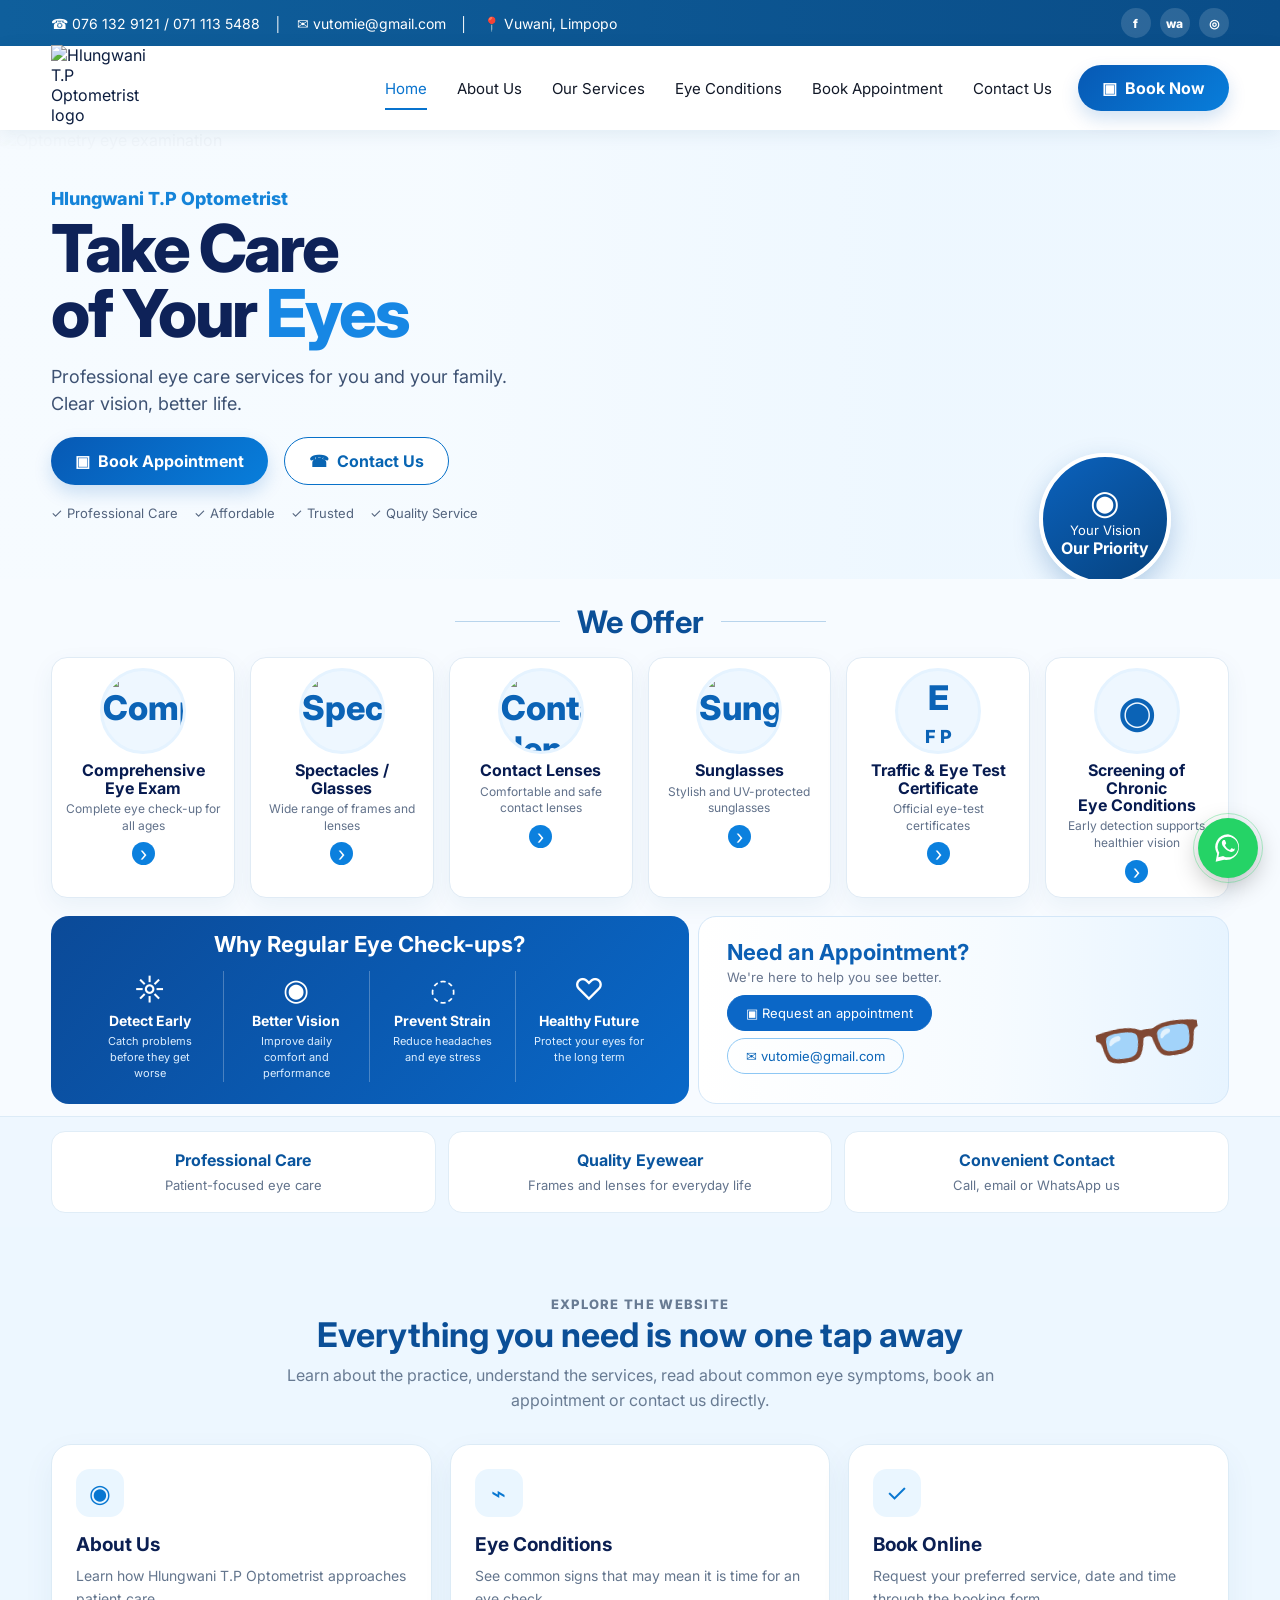
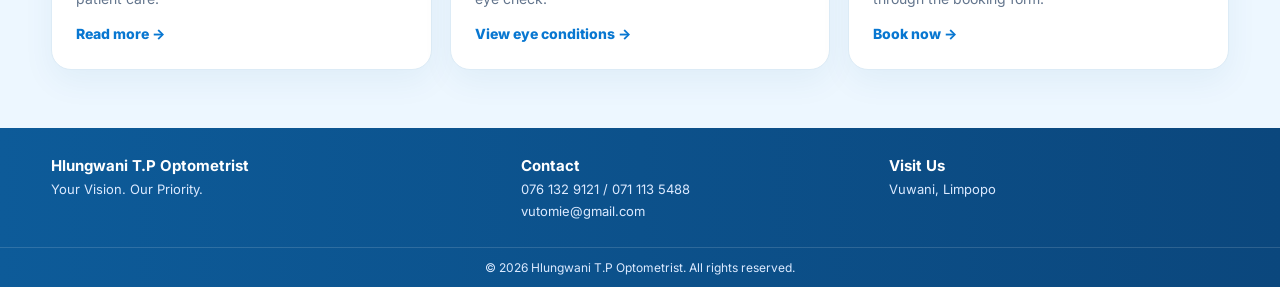
==== commit 28f2a1fd: "Convert homepage navigation to complete multipage site" ====
--- a/index.html
+++ b/index.html
@@ -1,219 +1,17 @@
-<!doctype html>
-<html lang="en">
-<head>
-  <meta charset="utf-8">
-  <meta name="viewport" content="width=device-width,initial-scale=1">
-  <meta name="theme-color" content="#0759b4">
-  <meta name="description" content="Hlungwani T.P Optometrist in Vuwani, Limpopo. Eye exams, spectacles, contact lenses, sunglasses, eye-test certificates and eye-condition screening.">
-  <title>Hlungwani T.P Optometrist</title>
-  <link rel="preconnect" href="https://fonts.googleapis.com">
-  <link rel="preconnect" href="https://fonts.gstatic.com" crossorigin>
-  <link href="https://fonts.googleapis.com/css2?family=Inter:wght@400;500;600;700;800&display=swap" rel="stylesheet">
-  <link rel="stylesheet" href="styles.css">
-  <link rel="stylesheet" href="mobile.css">
-  <link rel="stylesheet" href="enhancements.css">
-</head>
-<body>
-  <div class="page-loader" id="pageLoader" role="status" aria-label="Loading Hlungwani T.P Optometrist">
-    <div class="loader-inner">
-      <div class="loader-eye" aria-hidden="true"><div class="loader-iris"><span class="loader-pupil"></span></div></div>
-      <div class="loader-copy">Hlungwani T.P Optometrist<small>Bringing your vision into focus</small></div>
-      <div class="loader-dots" aria-hidden="true"><i></i><i></i><i></i></div>
-    </div>
-  </div>
-
-  <div class="topbar">
-    <div class="container topbar-inner">
-      <div class="top-contact">
-        <a href="tel:+27761329121">☎ 076 132 9121 / 071 113 5488</a>
-        <span>│</span>
-        <a href="mailto:vutomie@gmail.com">✉ vutomie@gmail.com</a>
-        <span>│</span>
-        <span>📍 Vuwani, Limpopo</span>
-      </div>
-      <div class="socials" aria-label="Social links">
-        <a href="#" aria-label="Facebook">f</a>
-        <a href="https://wa.me/27761329121" target="_blank" rel="noopener" aria-label="WhatsApp">wa</a>
-        <a href="#" aria-label="Instagram">◎</a>
-      </div>
-    </div>
-  </div>
-
-  <header class="site-header">
-    <div class="container nav-wrap">
-      <a class="brand" href="#home" aria-label="Hlungwani T.P Optometrist home">
-        <img class="brand-logo local-asset" src="assets/logo.jpg" alt="Hlungwani T.P Optometrist logo" data-fallback="">
-        <div class="brand-fallback" aria-hidden="true"><strong>Hlungwani T.P</strong><span>Optometrist</span></div>
-      </a>
-
-      <button class="menu-toggle" type="button" aria-label="Open menu" aria-expanded="false">☰</button>
-      <nav class="main-nav" aria-label="Main navigation">
-        <a class="active" href="#home">Home</a>
-        <a href="#about">About Us</a>
-        <a href="#services">Our Services</a>
-        <a href="#conditions">Eye Conditions</a>
-        <a href="#appointment">Book Appointment</a>
-        <a href="#contact">Contact Us</a>
-      </nav>
-      <a class="btn btn-primary nav-cta" href="#appointment">▣&nbsp; Book Now</a>
-    </div>
-  </header>
-
-  <main>
-    <section class="hero" id="home">
-      <img class="hero-photo local-asset" src="assets/hero.jpg" alt="Optometry eye examination" data-fallback="https://images.unsplash.com/photo-1576091160399-112ba8d25d1d?auto=format&fit=crop&w=1800&q=88">
-      <div class="hero-overlay"></div>
-      <div class="hero-swoosh" aria-hidden="true"></div>
-      <div class="container hero-content">
-        <div class="hero-copy">
-          <p class="eyebrow">Hlungwani T.P Optometrist</p>
-          <h1>Take Care<br>of Your <span>Eyes</span></h1>
-          <p class="hero-text">Professional eye care services for you and your family. Clear vision, better life.</p>
-          <div class="hero-actions">
-            <a class="btn btn-primary" href="#appointment">▣&nbsp; Book Appointment</a>
-            <a class="btn btn-outline" href="tel:+27761329121">☎&nbsp; Contact Us</a>
-          </div>
-          <div class="trust-row">
-            <span>✓ Professional Care</span><span>✓ Affordable</span><span>✓ Trusted</span><span>✓ Quality Service</span>
-          </div>
-        </div>
-      </div>
-      <div class="priority-badge" aria-label="Your Vision, Our Priority"><span class="blink-eye">◉</span><small>Your Vision</small><strong>Our Priority</strong></div>
-    </section>
-
-    <section class="services section" id="services">
-      <div class="container">
-        <div class="section-heading"><i></i><h2>We Offer</h2><i></i></div>
-        <div class="service-grid">
-          <article class="service-card"><div class="service-image-wrap"><img class="local-asset" src="assets/comprehensive-eye-exam.jpg" alt="Comprehensive eye examination" data-fallback="https://images.unsplash.com/photo-1551601651-2a8555f1a136?auto=format&fit=crop&w=500&q=80"></div><h3>Comprehensive<br>Eye Exam</h3><p>Complete eye check-up for all ages</p><a href="#appointment" aria-label="Book eye exam">›</a></article>
-          <article class="service-card"><div class="service-image-wrap"><img class="local-asset" src="assets/spectacles.jpg" alt="Spectacles and glasses" data-fallback="https://images.unsplash.com/photo-1511499767150-a48a237f0083?auto=format&fit=crop&w=500&q=80"></div><h3>Spectacles /<br>Glasses</h3><p>Wide range of frames and lenses</p><a href="#appointment" aria-label="Ask about spectacles">›</a></article>
-          <article class="service-card"><div class="service-image-wrap"><img class="local-asset" src="assets/contact-lenses.jpg" alt="Contact lenses" data-fallback="https://images.unsplash.com/photo-1588786849374-dc6e7d8f5647?auto=format&fit=crop&w=500&q=80"></div><h3>Contact Lenses</h3><p>Comfortable and safe contact lenses</p><a href="#appointment" aria-label="Ask about contact lenses">›</a></article>
-          <article class="service-card"><div class="service-image-wrap"><img class="local-asset" src="assets/sunglasses.jpg" alt="Sunglasses" data-fallback="https://images.unsplash.com/photo-1511499767150-a48a237f0083?auto=format&fit=crop&w=500&q=80"></div><h3>Sunglasses</h3><p>Stylish and UV-protected sunglasses</p><a href="#appointment" aria-label="Ask about sunglasses">›</a></article>
-          <article class="service-card"><div class="service-image-wrap service-icon">E<br><small>F P</small></div><h3>Traffic & Eye Test<br>Certificate</h3><p>Official eye-test certificates</p><a href="#appointment" aria-label="Book traffic eye test">›</a></article>
-          <article class="service-card"><div class="service-image-wrap service-icon eye-symbol blink-eye">◉</div><h3>Screening of Chronic<br>Eye Conditions</h3><p>Early detection supports healthier vision</p><a href="#appointment" aria-label="Book screening">›</a></article>
-        </div>
-      </div>
-    </section>
-
-    <section class="lower-section" id="conditions">
-      <div class="container lower-grid">
-        <div class="benefits-panel">
-          <h2>Why Regular Eye Check-ups?</h2>
-          <div class="benefits-grid">
-            <div><span>☼</span><strong>Detect Early</strong><small>Catch problems before they get worse</small></div>
-            <div><span>◉</span><strong>Better Vision</strong><small>Improve daily comfort and performance</small></div>
-            <div><span>◌</span><strong>Prevent Strain</strong><small>Reduce headaches and eye stress</small></div>
-            <div><span>♡</span><strong>Healthy Future</strong><small>Protect your eyes for the long term</small></div>
-          </div>
-        </div>
-
-        <div class="appointment-panel">
-          <div class="appointment-copy">
-            <h2>Need an Appointment?</h2>
-            <p>We're here to help you see better.</p>
-            <a class="contact-pill primary-pill" href="#appointment">▣ Send an appointment request</a>
-            <a class="contact-pill" href="tel:+27761329121">☎ 076 132 9121 / 071 113 5488</a>
-          </div>
-          <div class="appointment-art" aria-hidden="true">👓</div>
-        </div>
-      </div>
-    </section>
-
-    <section class="booking-section" id="appointment">
-      <div class="container booking-shell">
-        <div class="booking-intro">
-          <p class="booking-kicker">Appointment request</p>
-          <h2>Book your eye-care visit in under a minute.</h2>
-          <p>Tell us what you need and when you would like to visit. Your request will open in WhatsApp so you can send it directly to the practice.</p>
-          <div class="booking-points">
-            <div><b>1</b><span><strong>Choose a service</strong><small>Eye exam, glasses, contact lenses and more.</small></span></div>
-            <div><b>2</b><span><strong>Pick a preferred date</strong><small>We will confirm the final appointment time with you.</small></span></div>
-            <div><b>3</b><span><strong>Send on WhatsApp</strong><small>No account needed and no unnecessary waiting.</small></span></div>
-          </div>
-          <div class="eye-line" aria-hidden="true"><i></i></div>
-        </div>
-
-        <div class="booking-form-card">
-          <div class="booking-form-heading">
-            <div><h3>Request an appointment</h3><p>Fields marked * are required. We do not save this form on the website.</p></div>
-            <div class="form-eye blink-eye" aria-hidden="true"></div>
-          </div>
-          <form class="booking-form" id="appointmentForm" novalidate>
-            <div class="form-group">
-              <label for="fullName">Full name *</label>
-              <input id="fullName" name="fullName" type="text" autocomplete="name" placeholder="Your full name" required>
-            </div>
-            <div class="form-group">
-              <label for="phone">Phone number *</label>
-              <input id="phone" name="phone" type="tel" inputmode="tel" autocomplete="tel" placeholder="e.g. 076 123 4567" required>
-            </div>
-            <div class="form-group">
-              <label for="email">Email address</label>
-              <input id="email" name="email" type="email" autocomplete="email" placeholder="Optional">
-            </div>
-            <div class="form-group">
-              <label for="service">Service *</label>
-              <select id="service" name="service" required>
-                <option value="">Select a service</option>
-                <option>Comprehensive Eye Exam</option>
-                <option>Spectacles / Glasses</option>
-                <option>Contact Lenses</option>
-                <option>Sunglasses</option>
-                <option>Traffic & Eye Test Certificate</option>
-                <option>Screening of Chronic Eye Conditions</option>
-                <option>General enquiry</option>
-              </select>
-            </div>
-            <div class="form-group">
-              <label for="preferredDate">Preferred date *</label>
-              <input id="preferredDate" name="preferredDate" type="date" required>
-            </div>
-            <div class="form-group">
-              <label for="preferredTime">Preferred time</label>
-              <select id="preferredTime" name="preferredTime">
-                <option value="">Any available time</option>
-                <option>Morning</option>
-                <option>Midday</option>
-                <option>Afternoon</option>
-              </select>
-            </div>
-            <div class="form-group full">
-              <label for="notes">Anything we should know?</label>
-              <textarea id="notes" name="notes" placeholder="Optional: symptoms, glasses enquiry, reason for visit, etc."></textarea>
-            </div>
-            <p class="form-row-note">This is an appointment request, not an instant confirmation. The practice will confirm availability with you.</p>
-            <label class="consent-row"><input id="consent" type="checkbox" required><span>I agree to send the information above to Hlungwani T.P Optometrist through WhatsApp so they can respond to my appointment request.</span></label>
-            <div class="form-actions">
-              <button class="btn btn-primary submit-booking" type="submit"><span class="send-state"><i class="mini-spinner" aria-hidden="true"></i><span>Send via WhatsApp</span></span></button>
-              <a class="form-call" href="tel:+27761329121">Prefer to call? 076 132 9121</a>
-            </div>
-            <p class="form-status" id="formStatus" aria-live="polite"></p>
-          </form>
-        </div>
-      </div>
-    </section>
-
-    <section class="about-strip" id="about">
-      <div class="container about-grid">
-        <div><strong>Professional Care</strong><span>Patient-focused eye care</span></div>
-        <div><strong>Quality Eyewear</strong><span>Frames and lenses for everyday life</span></div>
-        <div><strong>Convenient Contact</strong><span>Call, email or WhatsApp us</span></div>
-      </div>
-    </section>
-  </main>
-
-  <footer class="footer" id="contact">
-    <div class="container footer-main">
-      <div><strong>Hlungwani T.P Optometrist</strong><p>Your Vision. Our Priority.</p></div>
-      <div><strong>Contact</strong><a href="tel:+27761329121">076 132 9121 / 071 113 5488</a><a href="mailto:vutomie@gmail.com">vutomie@gmail.com</a></div>
-      <div><strong>Visit Us</strong><p>Vuwani, Limpopo</p></div>
-    </div>
-    <div class="footer-bottom">© 2026 Hlungwani T.P Optometrist. All rights reserved.</div>
-  </footer>
-
-  <a class="whatsapp-float" href="https://wa.me/27761329121?text=Hello%20Hlungwani%20T.P%20Optometrist%2C%20I%20would%20like%20to%20book%20an%20appointment." target="_blank" rel="noopener" aria-label="Chat on WhatsApp">
-    <svg viewBox="0 0 32 32" aria-hidden="true"><path fill="currentColor" d="M16 3A12 12 0 0 0 5.8 21.3L4.4 29l7.9-1.9A12 12 0 1 0 16 3Zm0 21.8c-1.3 0-2.7-.3-3.9-.9l-.6-.3-4.6 1.1.9-4.4-.4-.6A9.7 9.7 0 1 1 16 24.8Z"/><path fill="currentColor" d="M21.8 17.3c-.3-.2-1.8-.9-2.1-1-.3-.1-.5-.2-.7.2l-.9 1.1c-.2.2-.4.2-.7.1-2-.9-3.2-2.3-4.1-4.1-.2-.3 0-.5.1-.7l.5-.6.3-.5c.1-.2.1-.4 0-.6l-.9-2.2c-.2-.5-.5-.5-.7-.5h-.6c-.2 0-.5.1-.8.4-.3.3-1 1-1 2.4s1.1 2.9 1.2 3.1c.2.2 2.1 3.2 5.1 4.5.7.3 1.3.5 1.7.6.7.2 1.4.2 1.9.1.6-.1 1.8-.7 2-1.4.3-.7.3-1.3.2-1.4 0-.2-.2-.3-.5-.5Z"/></svg>
-  </a>
-  <script src="script.js"></script>
-</body>
-</html>+<!doctype html><html lang="en"><head><meta charset="utf-8"><meta name="viewport" content="width=device-width,initial-scale=1"><meta name="theme-color" content="#0759b4"><meta name="description" content="Hlungwani T.P Optometrist in Vuwani, Limpopo. Eye exams, spectacles, contact lenses, sunglasses, eye-test certificates and eye-condition screening."><title>Hlungwani T.P Optometrist</title><link rel="preconnect" href="https://fonts.googleapis.com"><link rel="preconnect" href="https://fonts.gstatic.com" crossorigin><link href="https://fonts.googleapis.com/css2?family=Inter:wght@400;500;600;700;800&display=swap" rel="stylesheet"><link rel="stylesheet" href="styles.css"><link rel="stylesheet" href="mobile.css"><link rel="stylesheet" href="enhancements.css"><link rel="stylesheet" href="pages.css"></head><body>
+<div class="page-loader" id="pageLoader"><div class="loader-inner"><div class="loader-eye"><div class="loader-iris"><span class="loader-pupil"></span></div></div><div class="loader-copy">Hlungwani T.P Optometrist<small>Bringing your vision into focus</small></div><div class="loader-dots"><i></i><i></i><i></i></div></div></div>
+<div class="topbar"><div class="container topbar-inner"><div class="top-contact"><a href="tel:+27761329121">☎ 076 132 9121 / 071 113 5488</a><span>│</span><a href="mailto:vutomie@gmail.com">✉ vutomie@gmail.com</a><span>│</span><span>📍 Vuwani, Limpopo</span></div><div class="socials"><a href="#" aria-label="Facebook">f</a><a href="https://wa.me/27761329121" target="_blank" rel="noopener" aria-label="WhatsApp">wa</a><a href="#" aria-label="Instagram">◎</a></div></div></div>
+<header class="site-header"><div class="container nav-wrap"><a class="brand" href="index.html"><img class="brand-logo local-asset" src="assets/logo.jpg" alt="Hlungwani T.P Optometrist logo" data-fallback=""><div class="brand-fallback"><strong>Hlungwani T.P</strong><span>Optometrist</span></div></a><button class="menu-toggle" type="button" aria-label="Open menu" aria-expanded="false">☰</button><nav class="main-nav"><a class="active" href="index.html">Home</a><a href="about.html">About Us</a><a href="services.html">Our Services</a><a href="conditions.html">Eye Conditions</a><a href="appointment.html">Book Appointment</a><a href="contact.html">Contact Us</a></nav><a class="btn btn-primary nav-cta" href="appointment.html">▣&nbsp; Book Now</a></div></header>
+<main><section class="hero" id="home"><img class="hero-photo local-asset" src="assets/hero.jpg" alt="Optometry eye examination" data-fallback="https://images.unsplash.com/photo-1576091160399-112ba8d25d1d?auto=format&fit=crop&w=1800&q=88"><div class="hero-overlay"></div><div class="hero-swoosh" aria-hidden="true"></div><div class="container hero-content"><div class="hero-copy"><p class="eyebrow">Hlungwani T.P Optometrist</p><h1>Take Care<br>of Your <span>Eyes</span></h1><p class="hero-text">Professional eye care services for you and your family. Clear vision, better life.</p><div class="hero-actions"><a class="btn btn-primary" href="appointment.html">▣&nbsp; Book Appointment</a><a class="btn btn-outline" href="contact.html">☎&nbsp; Contact Us</a></div><div class="trust-row"><span>✓ Professional Care</span><span>✓ Affordable</span><span>✓ Trusted</span><span>✓ Quality Service</span></div></div></div><div class="priority-badge"><span class="blink-eye">◉</span><small>Your Vision</small><strong>Our Priority</strong></div></section>
+<section class="services section" id="services"><div class="container"><div class="section-heading"><i></i><h2>We Offer</h2><i></i></div><div class="service-grid">
+<article class="service-card"><div class="service-image-wrap"><img class="local-asset" src="assets/comprehensive-eye-exam.jpg" alt="Comprehensive eye examination" data-fallback="https://images.unsplash.com/photo-1551601651-2a8555f1a136?auto=format&fit=crop&w=500&q=80"></div><h3>Comprehensive<br>Eye Exam</h3><p>Complete eye check-up for all ages</p><a href="services.html#eye-exam" aria-label="Learn about eye exams">›</a></article>
+<article class="service-card"><div class="service-image-wrap"><img class="local-asset" src="assets/spectacles.jpg" alt="Spectacles and glasses" data-fallback="https://images.unsplash.com/photo-1511499767150-a48a237f0083?auto=format&fit=crop&w=500&q=80"></div><h3>Spectacles /<br>Glasses</h3><p>Wide range of frames and lenses</p><a href="services.html#spectacles" aria-label="Learn about spectacles">›</a></article>
+<article class="service-card"><div class="service-image-wrap"><img class="local-asset" src="assets/contact-lenses.jpg" alt="Contact lenses" data-fallback="https://images.unsplash.com/photo-1588786849374-dc6e7d8f5647?auto=format&fit=crop&w=500&q=80"></div><h3>Contact Lenses</h3><p>Comfortable and safe contact lenses</p><a href="services.html#contact-lenses" aria-label="Learn about contact lenses">›</a></article>
+<article class="service-card"><div class="service-image-wrap"><img class="local-asset" src="assets/sunglasses.jpg" alt="Sunglasses" data-fallback="https://images.unsplash.com/photo-1511499767150-a48a237f0083?auto=format&fit=crop&w=500&q=80"></div><h3>Sunglasses</h3><p>Stylish and UV-protected sunglasses</p><a href="services.html#sunglasses" aria-label="Learn about sunglasses">›</a></article>
+<article class="service-card"><div class="service-image-wrap service-icon">E<br><small>F P</small></div><h3>Traffic & Eye Test<br>Certificate</h3><p>Official eye-test certificates</p><a href="services.html#traffic-test" aria-label="Learn about traffic eye tests">›</a></article>
+<article class="service-card"><div class="service-image-wrap service-icon eye-symbol">◉</div><h3>Screening of Chronic<br>Eye Conditions</h3><p>Early detection supports healthier vision</p><a href="services.html#screening" aria-label="Learn about screening">›</a></article>
+</div></div></section>
+<section class="lower-section" id="conditions"><div class="container lower-grid"><div class="benefits-panel"><h2>Why Regular Eye Check-ups?</h2><div class="benefits-grid"><div><span>☼</span><strong>Detect Early</strong><small>Catch problems before they get worse</small></div><div><span>◉</span><strong>Better Vision</strong><small>Improve daily comfort and performance</small></div><div><span>◌</span><strong>Prevent Strain</strong><small>Reduce headaches and eye stress</small></div><div><span>♡</span><strong>Healthy Future</strong><small>Protect your eyes for the long term</small></div></div></div><div class="appointment-panel"><div class="appointment-copy"><h2>Need an Appointment?</h2><p>We're here to help you see better.</p><a class="contact-pill primary-pill" href="appointment.html">▣ Request an appointment</a><a class="contact-pill" href="mailto:vutomie@gmail.com">✉ vutomie@gmail.com</a></div><div class="appointment-art" aria-hidden="true">👓</div></div></div></section>
+<section class="about-strip"><div class="container about-grid"><div><strong>Professional Care</strong><span>Patient-focused eye care</span></div><div><strong>Quality Eyewear</strong><span>Frames and lenses for everyday life</span></div><div><strong>Convenient Contact</strong><span>Call, email or WhatsApp us</span></div></div></section>
+<section class="page-section alt"><div class="container"><div class="section-title"><p class="page-kicker">Explore the website</p><h2>Everything you need is now one tap away</h2><p>Learn about the practice, understand the services, read about common eye symptoms, book an appointment or contact us directly.</p></div><div class="info-grid"><article class="info-card"><div class="card-icon">◉</div><h3>About Us</h3><p>Learn how Hlungwani T.P Optometrist approaches patient care.</p><p style="margin-top:12px"><a href="about.html" style="color:#0877d1;font-weight:800;text-decoration:none">Read more →</a></p></article><article class="info-card"><div class="card-icon">⌁</div><h3>Eye Conditions</h3><p>See common signs that may mean it is time for an eye check.</p><p style="margin-top:12px"><a href="conditions.html" style="color:#0877d1;font-weight:800;text-decoration:none">View eye conditions →</a></p></article><article class="info-card"><div class="card-icon">✓</div><h3>Book Online</h3><p>Request your preferred service, date and time through the booking form.</p><p style="margin-top:12px"><a href="appointment.html" style="color:#0877d1;font-weight:800;text-decoration:none">Book now →</a></p></article></div></div></section></main>
+<footer class="footer"><div class="container footer-main"><div><strong>Hlungwani T.P Optometrist</strong><p>Your Vision. Our Priority.</p></div><div><strong>Contact</strong><a href="tel:+27761329121">076 132 9121 / 071 113 5488</a><a href="mailto:vutomie@gmail.com">vutomie@gmail.com</a></div><div><strong>Visit Us</strong><p>Vuwani, Limpopo</p></div></div><div class="footer-bottom">© 2026 Hlungwani T.P Optometrist. All rights reserved.</div></footer><a class="whatsapp-float" href="https://wa.me/27761329121?text=Hello%20Hlungwani%20T.P%20Optometrist%2C%20I%20would%20like%20to%20book%20an%20appointment." target="_blank" rel="noopener" aria-label="Chat on WhatsApp"><svg viewBox="0 0 32 32"><path fill="currentColor" d="M16 3A12 12 0 0 0 5.8 21.3L4.4 29l7.9-1.9A12 12 0 1 0 16 3Zm0 21.8c-1.3 0-2.7-.3-3.9-.9l-.6-.3-4.6 1.1.9-4.4-.4-.6A9.7 9.7 0 1 1 16 24.8Z"/><path fill="currentColor" d="M21.8 17.3c-.3-.2-1.8-.9-2.1-1-.3-.1-.5-.2-.7.2l-.9 1.1c-.2.2-.4.2-.7.1-2-.9-3.2-2.3-4.1-4.1-.2-.3 0-.5.1-.7l.5-.6.3-.5c.1-.2.1-.4 0-.6l-.9-2.2c-.2-.5-.5-.5-.7-.5h-.6c-.2 0-.5.1-.8.4-.3.3-1 1-1 2.4s1.1 2.9 1.2 3.1c.2.2 2.1 3.2 5.1 4.5.7.3 1.3.5 1.7.6.7.2 1.4.2 1.9.1.6-.1 1.8-.7 2-1.4.3-.7.3-1.3.2-1.4 0-.2-.2-.3-.5-.5Z"/></svg></a><script src="script.js"></script></body></html>
--- a/pages.css
+++ b/pages.css
@@ -0,0 +1,4 @@
+/* Shared styles for inner pages */
+.inner-page{background:#f7fbff}.page-hero{position:relative;overflow:hidden;padding:74px 0 68px;background:linear-gradient(135deg,#eef8ff 0%,#dff1ff 48%,#f9fcff 100%);border-bottom:1px solid #d9eaf7}.page-hero:before,.page-hero:after{content:"";position:absolute;border-radius:50%;border:1px solid rgba(8,119,209,.16)}.page-hero:before{width:420px;height:420px;right:-140px;top:-230px}.page-hero:after{width:250px;height:250px;right:40px;bottom:-170px}.page-hero-inner{position:relative;z-index:2;max-width:820px}.page-kicker{margin:0 0 10px;color:#1384d7;font-size:13px;font-weight:800;letter-spacing:.1em;text-transform:uppercase}.page-hero h1{margin:0;color:#0b1f52;font-size:54px;line-height:1.02;letter-spacing:-2px}.page-hero p{max-width:680px;margin:18px 0 0;color:#526883;font-size:17px;line-height:1.65}.page-hero-actions{display:flex;gap:12px;flex-wrap:wrap;margin-top:24px}.page-section{padding:58px 0}.page-section.alt{background:#edf7ff}.section-title{max-width:760px;margin:0 auto 30px;text-align:center}.section-title.left{margin-left:0;text-align:left}.section-title h2{margin:0;color:#0b4f97;font-size:34px;line-height:1.15}.section-title p{margin:9px 0 0;color:#687b93;line-height:1.6}.info-grid{display:grid;grid-template-columns:repeat(3,1fr);gap:18px}.info-card{position:relative;overflow:hidden;background:#fff;border:1px solid #dcebf6;border-radius:20px;padding:24px;box-shadow:0 12px 32px rgba(17,82,138,.06)}.info-card .card-icon{width:48px;height:48px;border-radius:14px;display:grid;place-items:center;background:#eaf6ff;color:#0877d1;font-size:25px;margin-bottom:16px}.info-card h3{margin:0 0 8px;color:#0b1f52;font-size:19px}.info-card p{margin:0;color:#63758d;font-size:14px;line-height:1.65}.split-layout{display:grid;grid-template-columns:1fr 1fr;gap:28px;align-items:center}.visual-panel{position:relative;overflow:hidden;min-height:360px;border-radius:26px;background:linear-gradient(145deg,#084b94,#0b78cf);color:#fff;display:grid;place-items:center;box-shadow:0 18px 42px rgba(5,73,142,.16)}.visual-eye{position:relative;width:210px;height:118px;border:7px solid #fff;border-radius:75% 0 75% 0/75% 0 75% 0;transform:rotate(45deg);background:rgba(255,255,255,.09);animation:softBlink 6.5s ease-in-out infinite}.visual-eye:before{content:"";position:absolute;left:50%;top:50%;width:68px;height:68px;border-radius:50%;transform:translate(-50%,-50%);background:radial-gradient(circle at 40% 35%,#b8e8ff 0 12%,#2c9fea 14% 52%,#0b4b8d 54% 68%,#06182e 70%);box-shadow:0 0 0 12px rgba(255,255,255,.14)}.copy-block h2{margin:0 0 14px;color:#0b4f97;font-size:36px;line-height:1.15}.copy-block p{margin:0 0 14px;color:#5f718a;line-height:1.7}.tick-list{display:grid;gap:11px;margin:20px 0 0;padding:0;list-style:none}.tick-list li{display:flex;gap:10px;align-items:flex-start;color:#344b68}.tick-list li:before{content:"✓";flex:0 0 24px;width:24px;height:24px;border-radius:50%;display:grid;place-items:center;background:#e6f5ff;color:#0876cf;font-weight:800}.service-detail-grid{display:grid;grid-template-columns:repeat(2,1fr);gap:20px}.service-detail{scroll-margin-top:100px;background:#fff;border:1px solid #dcebf6;border-radius:22px;padding:26px;display:grid;grid-template-columns:74px 1fr;gap:18px;align-items:start;box-shadow:0 12px 32px rgba(17,82,138,.05)}.service-detail-icon{width:74px;height:74px;border-radius:20px;display:grid;place-items:center;background:linear-gradient(145deg,#e9f6ff,#dff0ff);color:#0877d1;font-size:31px;font-weight:800;border:1px solid #d1e8f8}.service-detail h3{margin:0 0 7px;color:#0b1f52;font-size:20px}.service-detail p{margin:0 0 13px;color:#62758e;font-size:14px;line-height:1.6}.service-detail a{color:#0877d1;font-weight:800;text-decoration:none;font-size:13px}.condition-grid{display:grid;grid-template-columns:repeat(2,1fr);gap:18px}.condition-card{background:#fff;border:1px solid #dbeaf6;border-radius:20px;padding:23px}.condition-card h3{margin:0 0 8px;color:#0b1f52;font-size:19px}.condition-card p{margin:0;color:#63758d;font-size:14px;line-height:1.6}.warning-box{margin-top:24px;padding:18px 20px;border-radius:16px;background:#fff7e8;border:1px solid #f3d59c;color:#6e5220;font-size:13px;line-height:1.6}.contact-grid{display:grid;grid-template-columns:.85fr 1.15fr;gap:24px}.contact-stack{display:grid;gap:14px}.contact-card{background:#fff;border:1px solid #dbeaf6;border-radius:20px;padding:22px}.contact-card strong{display:block;color:#0b4f97;font-size:17px;margin-bottom:5px}.contact-card p,.contact-card a{margin:0;color:#5f728a;text-decoration:none;line-height:1.6}.contact-card a:hover{color:#0877d1}.contact-cta{background:linear-gradient(145deg,#084b94,#0879d5);color:#fff;border-radius:24px;padding:28px;position:relative;overflow:hidden}.contact-cta h2{margin:0 0 10px;font-size:32px}.contact-cta p{margin:0 0 22px;color:#dcedfb;line-height:1.65}.contact-cta .btn-outline{background:#fff}.faq-list{display:grid;gap:12px;max-width:900px;margin:auto}.faq-item{background:#fff;border:1px solid #dcebf6;border-radius:16px;padding:19px 20px}.faq-item h3{margin:0 0 6px;color:#0b1f52;font-size:16px}.faq-item p{margin:0;color:#63758d;font-size:13px;line-height:1.6}.simple-cta{margin-top:30px;border-radius:24px;padding:30px;background:linear-gradient(135deg,#0b4d96,#0877d1);color:#fff;display:flex;align-items:center;justify-content:space-between;gap:20px}.simple-cta h2{margin:0;font-size:28px}.simple-cta p{margin:6px 0 0;color:#d7edff}.simple-cta .btn{background:#fff;color:#0a63b4;box-shadow:none}.breadcrumb{font-size:12px;color:#7590aa;margin-bottom:12px}.breadcrumb a{text-decoration:none;color:#0877d1}.error-page{min-height:70vh;display:grid;place-items:center;text-align:center;padding:50px 5%}.error-page .visual-eye{margin:0 auto 28px;width:150px;height:84px;border-width:5px;border-color:#0877d1}.error-page .visual-eye:before{width:48px;height:48px}.error-page h1{font-size:56px;color:#0b1f52;margin:0}.error-page p{color:#64778f;max-width:520px;margin:12px auto 22px;line-height:1.6}
+@media(max-width:900px){.page-hero{padding:52px 0 48px}.page-hero h1{font-size:42px}.page-section{padding:42px 0}.info-grid{grid-template-columns:1fr 1fr}.split-layout,.contact-grid{grid-template-columns:1fr}.service-detail-grid,.condition-grid{grid-template-columns:1fr}.visual-panel{min-height:280px}.simple-cta{align-items:flex-start;flex-direction:column}}
+@media(max-width:640px){.page-hero{padding:38px 0 36px}.page-kicker{font-size:11px}.page-hero h1{font-size:34px;letter-spacing:-1px}.page-hero p{font-size:14px;line-height:1.6}.page-hero-actions .btn{width:100%}.page-section{padding:32px 0}.section-title{margin-bottom:20px}.section-title h2,.copy-block h2{font-size:27px}.info-grid{grid-template-columns:1fr;gap:12px}.info-card{padding:19px;border-radius:17px}.visual-panel{min-height:220px;border-radius:20px}.visual-eye{width:140px;height:80px;border-width:5px}.visual-eye:before{width:48px;height:48px}.service-detail{grid-template-columns:58px 1fr;gap:13px;padding:19px;border-radius:18px}.service-detail-icon{width:58px;height:58px;border-radius:15px;font-size:24px}.condition-card,.contact-card{padding:18px}.contact-cta{padding:22px}.contact-cta h2{font-size:27px}.simple-cta{padding:22px;border-radius:19px}.simple-cta h2{font-size:24px}}
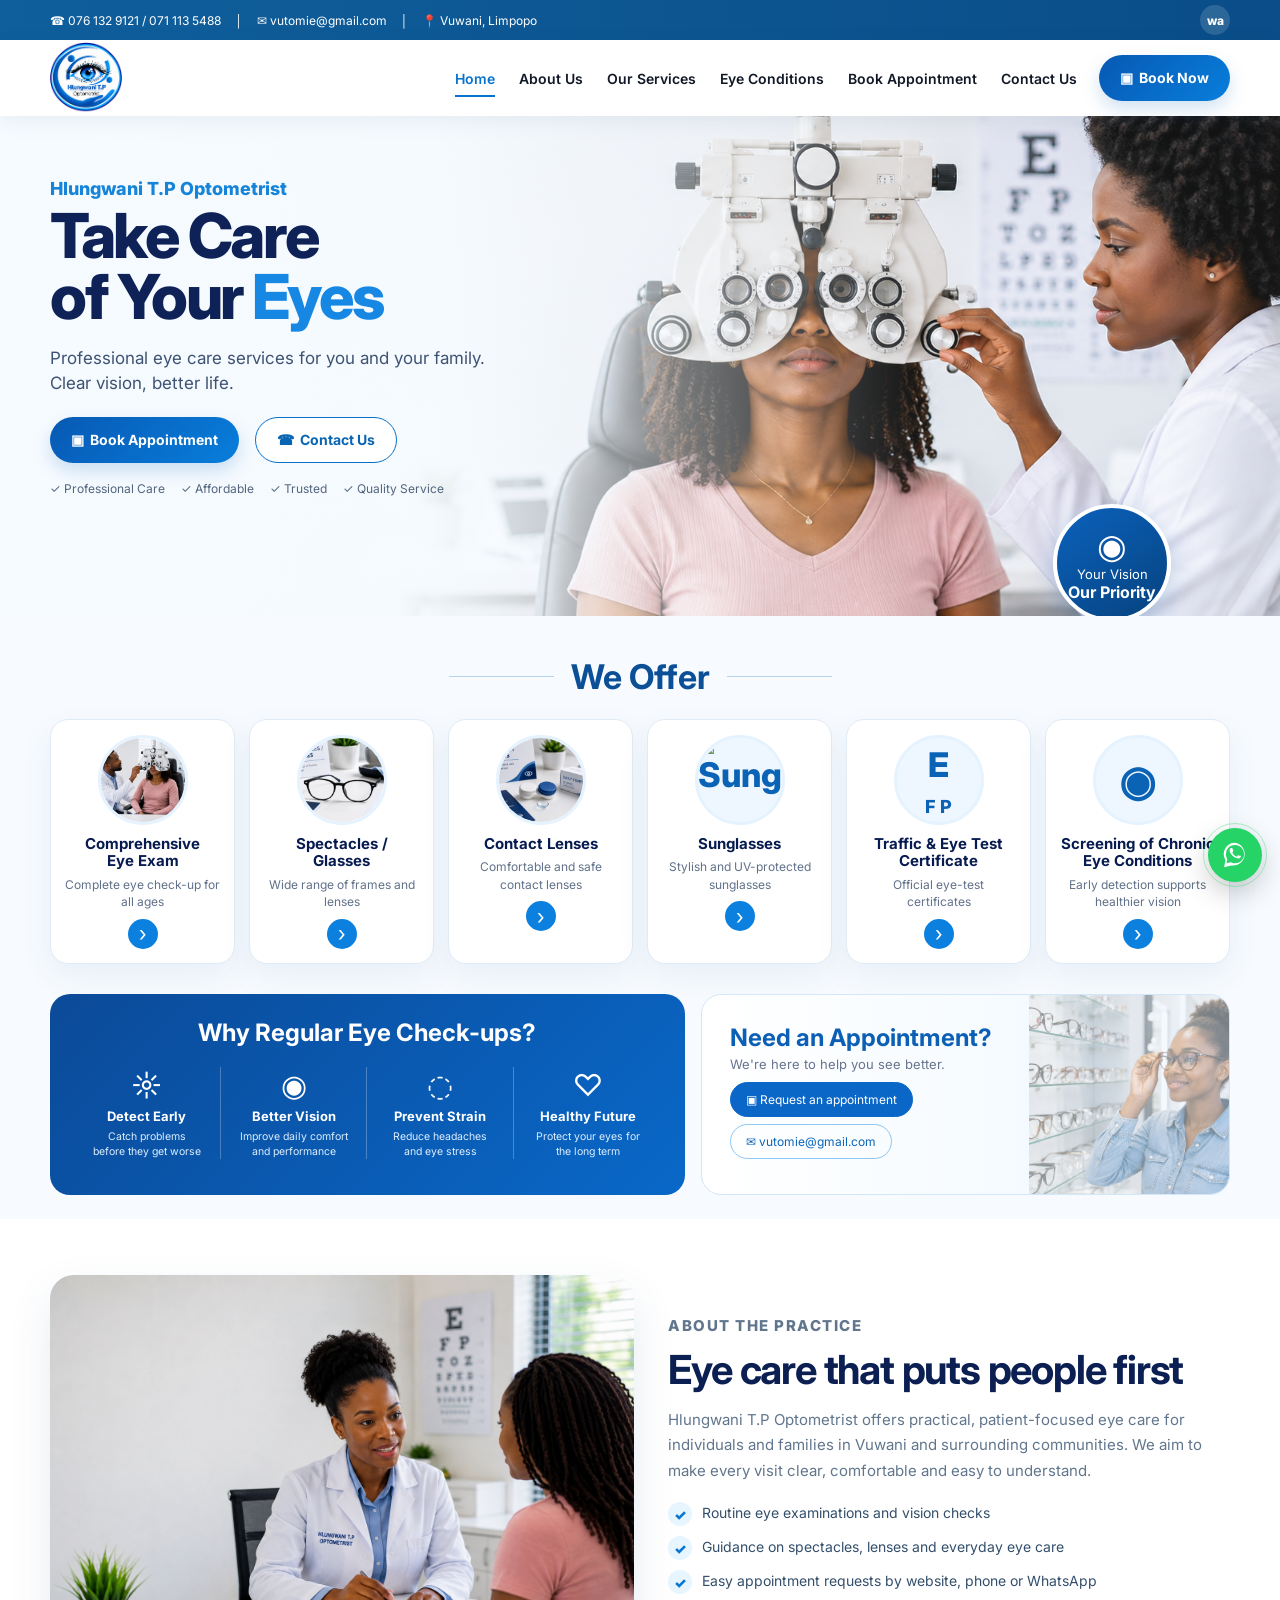
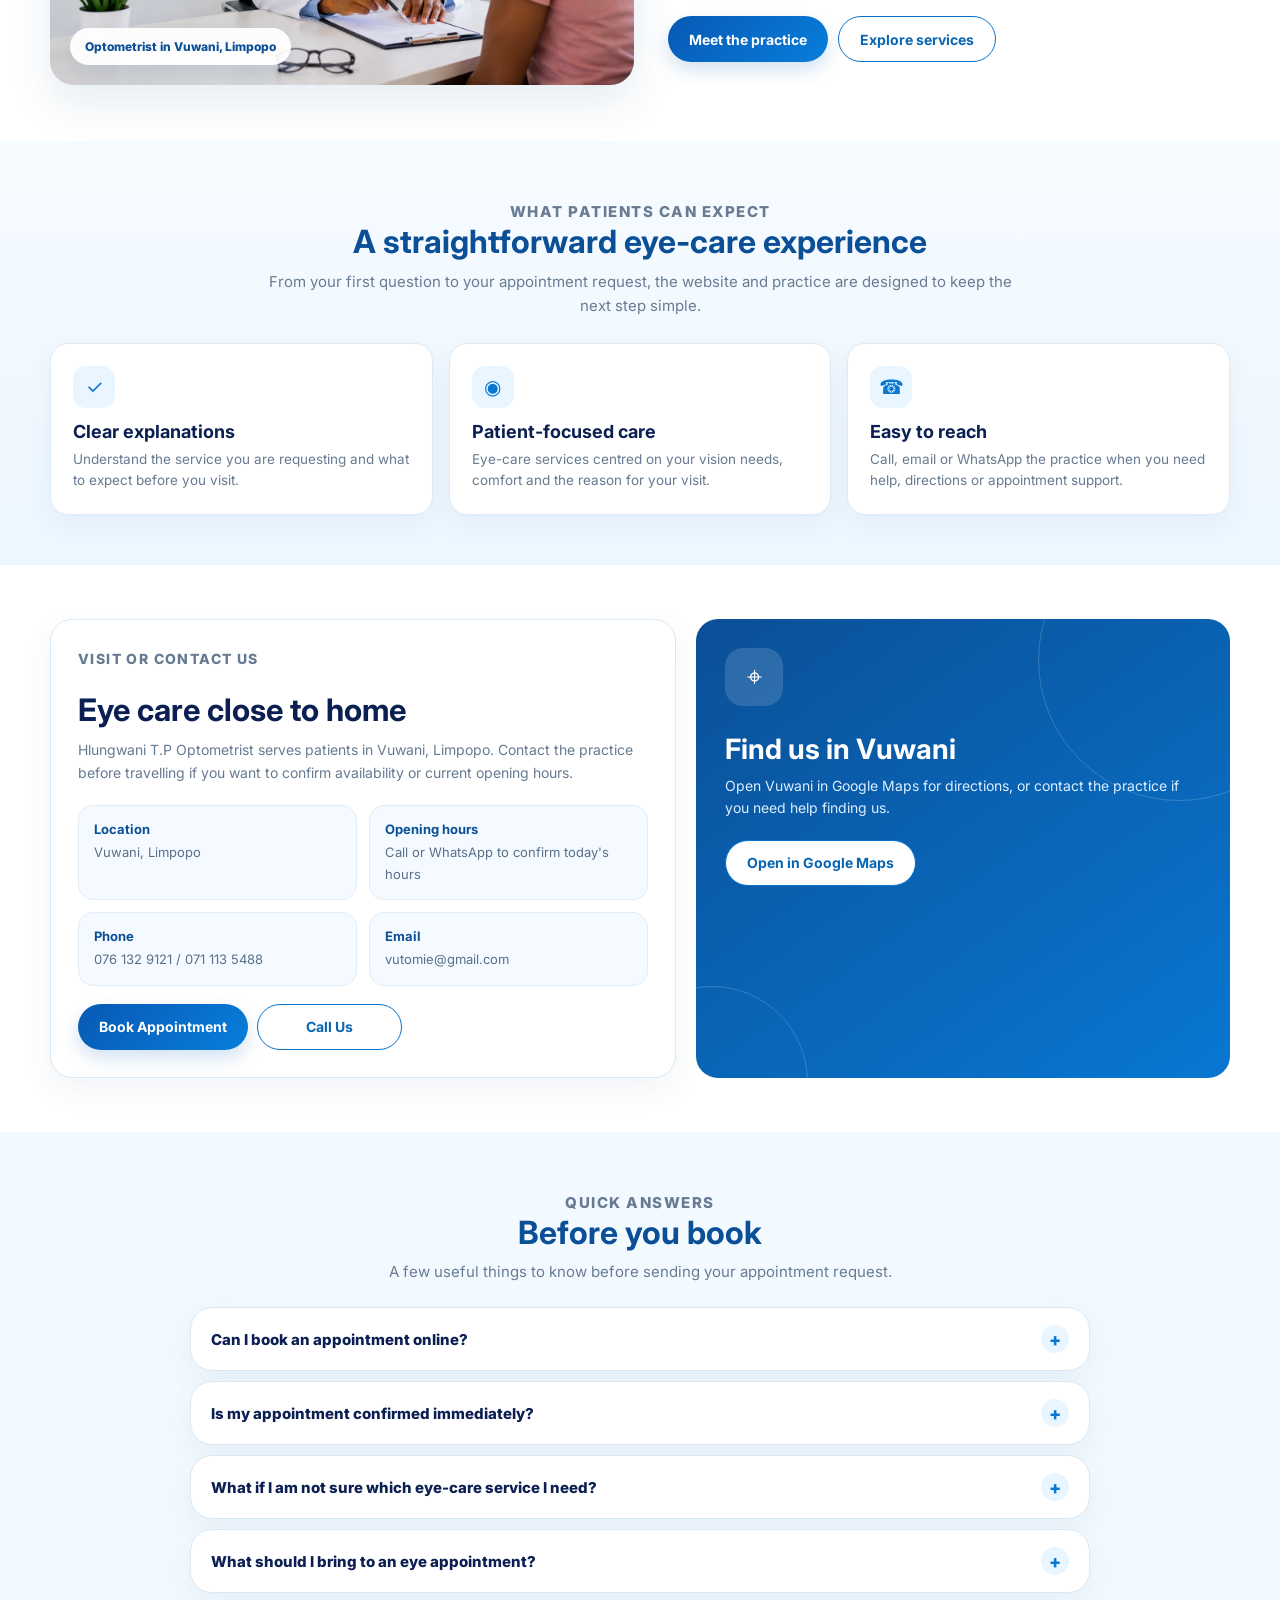
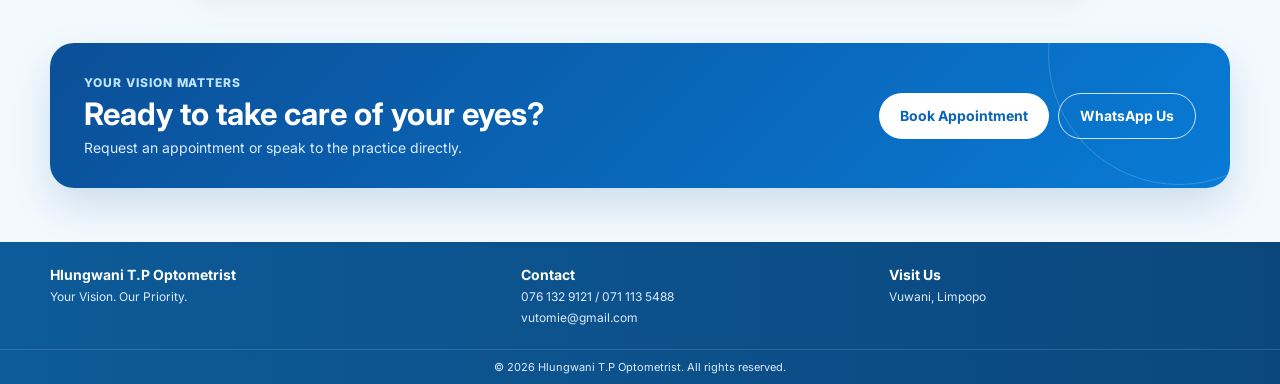
==== commit 4a072191: "Complete homepage trust and conversion sections" ====
--- a/index.html
+++ b/index.html
@@ -1,17 +1,26 @@
-<!doctype html><html lang="en"><head><meta charset="utf-8"><meta name="viewport" content="width=device-width,initial-scale=1"><meta name="theme-color" content="#0759b4"><meta name="description" content="Hlungwani T.P Optometrist in Vuwani, Limpopo. Eye exams, spectacles, contact lenses, sunglasses, eye-test certificates and eye-condition screening."><title>Hlungwani T.P Optometrist</title><link rel="preconnect" href="https://fonts.googleapis.com"><link rel="preconnect" href="https://fonts.gstatic.com" crossorigin><link href="https://fonts.googleapis.com/css2?family=Inter:wght@400;500;600;700;800&display=swap" rel="stylesheet"><link rel="stylesheet" href="styles.css"><link rel="stylesheet" href="mobile.css"><link rel="stylesheet" href="enhancements.css"><link rel="stylesheet" href="pages.css"></head><body>
+<!doctype html><html lang="en"><head><meta charset="utf-8"><meta name="viewport" content="width=device-width,initial-scale=1"><meta name="theme-color" content="#0759b4"><meta name="description" content="Hlungwani T.P Optometrist in Vuwani, Limpopo. Eye exams, spectacles, contact lenses, sunglasses, eye-test certificates and eye-condition screening."><title>Hlungwani T.P Optometrist | Vuwani, Limpopo</title><link rel="preconnect" href="https://fonts.googleapis.com"><link rel="preconnect" href="https://fonts.gstatic.com" crossorigin><link href="https://fonts.googleapis.com/css2?family=Inter:wght@400;500;600;700;800&display=swap" rel="stylesheet"><link rel="stylesheet" href="styles.css"><link rel="stylesheet" href="mobile.css"><link rel="stylesheet" href="enhancements.css"><link rel="stylesheet" href="pages.css"><link rel="stylesheet" href="home-additions.css"></head><body>
 <div class="page-loader" id="pageLoader"><div class="loader-inner"><div class="loader-eye"><div class="loader-iris"><span class="loader-pupil"></span></div></div><div class="loader-copy">Hlungwani T.P Optometrist<small>Bringing your vision into focus</small></div><div class="loader-dots"><i></i><i></i><i></i></div></div></div>
-<div class="topbar"><div class="container topbar-inner"><div class="top-contact"><a href="tel:+27761329121">☎ 076 132 9121 / 071 113 5488</a><span>│</span><a href="mailto:vutomie@gmail.com">✉ vutomie@gmail.com</a><span>│</span><span>📍 Vuwani, Limpopo</span></div><div class="socials"><a href="#" aria-label="Facebook">f</a><a href="https://wa.me/27761329121" target="_blank" rel="noopener" aria-label="WhatsApp">wa</a><a href="#" aria-label="Instagram">◎</a></div></div></div>
-<header class="site-header"><div class="container nav-wrap"><a class="brand" href="index.html"><img class="brand-logo local-asset" src="assets/logo.jpg" alt="Hlungwani T.P Optometrist logo" data-fallback=""><div class="brand-fallback"><strong>Hlungwani T.P</strong><span>Optometrist</span></div></a><button class="menu-toggle" type="button" aria-label="Open menu" aria-expanded="false">☰</button><nav class="main-nav"><a class="active" href="index.html">Home</a><a href="about.html">About Us</a><a href="services.html">Our Services</a><a href="conditions.html">Eye Conditions</a><a href="appointment.html">Book Appointment</a><a href="contact.html">Contact Us</a></nav><a class="btn btn-primary nav-cta" href="appointment.html">▣&nbsp; Book Now</a></div></header>
-<main><section class="hero" id="home"><img class="hero-photo local-asset" src="assets/hero.jpg" alt="Optometry eye examination" data-fallback="https://images.unsplash.com/photo-1576091160399-112ba8d25d1d?auto=format&fit=crop&w=1800&q=88"><div class="hero-overlay"></div><div class="hero-swoosh" aria-hidden="true"></div><div class="container hero-content"><div class="hero-copy"><p class="eyebrow">Hlungwani T.P Optometrist</p><h1>Take Care<br>of Your <span>Eyes</span></h1><p class="hero-text">Professional eye care services for you and your family. Clear vision, better life.</p><div class="hero-actions"><a class="btn btn-primary" href="appointment.html">▣&nbsp; Book Appointment</a><a class="btn btn-outline" href="contact.html">☎&nbsp; Contact Us</a></div><div class="trust-row"><span>✓ Professional Care</span><span>✓ Affordable</span><span>✓ Trusted</span><span>✓ Quality Service</span></div></div></div><div class="priority-badge"><span class="blink-eye">◉</span><small>Your Vision</small><strong>Our Priority</strong></div></section>
+<div class="topbar"><div class="container topbar-inner"><div class="top-contact"><a href="tel:+27761329121">☎ 076 132 9121 / 071 113 5488</a><span>│</span><a href="mailto:vutomie@gmail.com">✉ vutomie@gmail.com</a><span>│</span><span>📍 Vuwani, Limpopo</span></div><div class="socials"><a href="https://wa.me/27761329121" target="_blank" rel="noopener" aria-label="WhatsApp">wa</a></div></div></div>
+<header class="site-header"><div class="container nav-wrap"><a class="brand" href="index.html"><img class="brand-logo local-asset" src="assets/logo.png" alt="Hlungwani T.P Optometrist logo"><div class="brand-fallback"><strong>Hlungwani T.P</strong><span>Optometrist</span></div></a><button class="menu-toggle" type="button" aria-label="Open menu" aria-expanded="false">☰</button><nav class="main-nav"><a class="active" href="index.html">Home</a><a href="about.html">About Us</a><a href="services.html">Our Services</a><a href="conditions.html">Eye Conditions</a><a href="appointment.html">Book Appointment</a><a href="contact.html">Contact Us</a></nav><a class="btn btn-primary nav-cta" href="appointment.html">▣&nbsp; Book Now</a></div></header>
+<main><section class="hero" id="home"><img class="hero-photo local-asset" src="assets/hero-eye-exam.png" alt="Optometry eye examination"><div class="hero-overlay"></div><div class="hero-swoosh" aria-hidden="true"></div><div class="container hero-content"><div class="hero-copy"><p class="eyebrow">Hlungwani T.P Optometrist</p><h1>Take Care<br>of Your <span>Eyes</span></h1><p class="hero-text">Professional eye care services for you and your family. Clear vision, better life.</p><div class="hero-actions"><a class="btn btn-primary" href="appointment.html">▣&nbsp; Book Appointment</a><a class="btn btn-outline" href="contact.html">☎&nbsp; Contact Us</a></div><div class="trust-row"><span>✓ Professional Care</span><span>✓ Affordable</span><span>✓ Trusted</span><span>✓ Quality Service</span></div></div></div><div class="priority-badge"><span class="blink-eye">◉</span><small>Your Vision</small><strong>Our Priority</strong></div></section>
 <section class="services section" id="services"><div class="container"><div class="section-heading"><i></i><h2>We Offer</h2><i></i></div><div class="service-grid">
-<article class="service-card"><div class="service-image-wrap"><img class="local-asset" src="assets/comprehensive-eye-exam.jpg" alt="Comprehensive eye examination" data-fallback="https://images.unsplash.com/photo-1551601651-2a8555f1a136?auto=format&fit=crop&w=500&q=80"></div><h3>Comprehensive<br>Eye Exam</h3><p>Complete eye check-up for all ages</p><a href="services.html#eye-exam" aria-label="Learn about eye exams">›</a></article>
-<article class="service-card"><div class="service-image-wrap"><img class="local-asset" src="assets/spectacles.jpg" alt="Spectacles and glasses" data-fallback="https://images.unsplash.com/photo-1511499767150-a48a237f0083?auto=format&fit=crop&w=500&q=80"></div><h3>Spectacles /<br>Glasses</h3><p>Wide range of frames and lenses</p><a href="services.html#spectacles" aria-label="Learn about spectacles">›</a></article>
-<article class="service-card"><div class="service-image-wrap"><img class="local-asset" src="assets/contact-lenses.jpg" alt="Contact lenses" data-fallback="https://images.unsplash.com/photo-1588786849374-dc6e7d8f5647?auto=format&fit=crop&w=500&q=80"></div><h3>Contact Lenses</h3><p>Comfortable and safe contact lenses</p><a href="services.html#contact-lenses" aria-label="Learn about contact lenses">›</a></article>
-<article class="service-card"><div class="service-image-wrap"><img class="local-asset" src="assets/sunglasses.jpg" alt="Sunglasses" data-fallback="https://images.unsplash.com/photo-1511499767150-a48a237f0083?auto=format&fit=crop&w=500&q=80"></div><h3>Sunglasses</h3><p>Stylish and UV-protected sunglasses</p><a href="services.html#sunglasses" aria-label="Learn about sunglasses">›</a></article>
+<article class="service-card"><div class="service-image-wrap"><img class="local-asset" src="assets/service-eye-exam.png" alt="Comprehensive eye examination"></div><h3>Comprehensive<br>Eye Exam</h3><p>Complete eye check-up for all ages</p><a href="services.html#eye-exam" aria-label="Learn about eye exams">›</a></article>
+<article class="service-card"><div class="service-image-wrap"><img class="local-asset" src="assets/service-spectacles.png" alt="Spectacles and glasses"></div><h3>Spectacles /<br>Glasses</h3><p>Wide range of frames and lenses</p><a href="services.html#spectacles" aria-label="Learn about spectacles">›</a></article>
+<article class="service-card"><div class="service-image-wrap"><img class="local-asset" src="assets/service-contact-lenses.png" alt="Contact lenses"></div><h3>Contact Lenses</h3><p>Comfortable and safe contact lenses</p><a href="services.html#contact-lenses" aria-label="Learn about contact lenses">›</a></article>
+<article class="service-card"><div class="service-image-wrap"><img src="https://images.unsplash.com/photo-1511499767150-a48a237f0083?auto=format&fit=crop&w=500&q=80" alt="Sunglasses" loading="lazy"></div><h3>Sunglasses</h3><p>Stylish and UV-protected sunglasses</p><a href="services.html#sunglasses" aria-label="Learn about sunglasses">›</a></article>
 <article class="service-card"><div class="service-image-wrap service-icon">E<br><small>F P</small></div><h3>Traffic & Eye Test<br>Certificate</h3><p>Official eye-test certificates</p><a href="services.html#traffic-test" aria-label="Learn about traffic eye tests">›</a></article>
 <article class="service-card"><div class="service-image-wrap service-icon eye-symbol">◉</div><h3>Screening of Chronic<br>Eye Conditions</h3><p>Early detection supports healthier vision</p><a href="services.html#screening" aria-label="Learn about screening">›</a></article>
 </div></div></section>
 <section class="lower-section" id="conditions"><div class="container lower-grid"><div class="benefits-panel"><h2>Why Regular Eye Check-ups?</h2><div class="benefits-grid"><div><span>☼</span><strong>Detect Early</strong><small>Catch problems before they get worse</small></div><div><span>◉</span><strong>Better Vision</strong><small>Improve daily comfort and performance</small></div><div><span>◌</span><strong>Prevent Strain</strong><small>Reduce headaches and eye stress</small></div><div><span>♡</span><strong>Healthy Future</strong><small>Protect your eyes for the long term</small></div></div></div><div class="appointment-panel"><div class="appointment-copy"><h2>Need an Appointment?</h2><p>We're here to help you see better.</p><a class="contact-pill primary-pill" href="appointment.html">▣ Request an appointment</a><a class="contact-pill" href="mailto:vutomie@gmail.com">✉ vutomie@gmail.com</a></div><div class="appointment-art" aria-hidden="true">👓</div></div></div></section>
-<section class="about-strip"><div class="container about-grid"><div><strong>Professional Care</strong><span>Patient-focused eye care</span></div><div><strong>Quality Eyewear</strong><span>Frames and lenses for everyday life</span></div><div><strong>Convenient Contact</strong><span>Call, email or WhatsApp us</span></div></div></section>
-<section class="page-section alt"><div class="container"><div class="section-title"><p class="page-kicker">Explore the website</p><h2>Everything you need is now one tap away</h2><p>Learn about the practice, understand the services, read about common eye symptoms, book an appointment or contact us directly.</p></div><div class="info-grid"><article class="info-card"><div class="card-icon">◉</div><h3>About Us</h3><p>Learn how Hlungwani T.P Optometrist approaches patient care.</p><p style="margin-top:12px"><a href="about.html" style="color:#0877d1;font-weight:800;text-decoration:none">Read more →</a></p></article><article class="info-card"><div class="card-icon">⌁</div><h3>Eye Conditions</h3><p>See common signs that may mean it is time for an eye check.</p><p style="margin-top:12px"><a href="conditions.html" style="color:#0877d1;font-weight:800;text-decoration:none">View eye conditions →</a></p></article><article class="info-card"><div class="card-icon">✓</div><h3>Book Online</h3><p>Request your preferred service, date and time through the booking form.</p><p style="margin-top:12px"><a href="appointment.html" style="color:#0877d1;font-weight:800;text-decoration:none">Book now →</a></p></article></div></div></section></main>
+
+<section class="home-trust"><div class="container home-trust-grid"><div class="home-trust-media"><img src="assets/consultation.png" alt="Optometrist consultation at Hlungwani T.P Optometrist" loading="lazy" decoding="async"><span class="home-trust-badge">Optometrist in Vuwani, Limpopo</span></div><div class="home-trust-copy"><p class="page-kicker">About the practice</p><h2>Eye care that puts people first</h2><p>Hlungwani T.P Optometrist offers practical, patient-focused eye care for individuals and families in Vuwani and surrounding communities. We aim to make every visit clear, comfortable and easy to understand.</p><ul class="home-trust-list"><li>Routine eye examinations and vision checks</li><li>Guidance on spectacles, lenses and everyday eye care</li><li>Easy appointment requests by website, phone or WhatsApp</li></ul><div class="home-trust-actions"><a class="btn btn-primary" href="about.html">Meet the practice</a><a class="btn btn-outline" href="services.html">Explore services</a></div></div></div></section>
+
+<section class="home-experience"><div class="container"><div class="section-title"><p class="page-kicker">What patients can expect</p><h2>A straightforward eye-care experience</h2><p>From your first question to your appointment request, the website and practice are designed to keep the next step simple.</p></div><div class="experience-grid"><article class="experience-card"><div class="experience-icon">✓</div><h3>Clear explanations</h3><p>Understand the service you are requesting and what to expect before you visit.</p></article><article class="experience-card"><div class="experience-icon">◉</div><h3>Patient-focused care</h3><p>Eye-care services centred on your vision needs, comfort and the reason for your visit.</p></article><article class="experience-card"><div class="experience-icon">☎</div><h3>Easy to reach</h3><p>Call, email or WhatsApp the practice when you need help, directions or appointment support.</p></article></div></div></section>
+
+<section class="home-visit"><div class="container visit-shell"><div class="visit-card"><p class="page-kicker">Visit or contact us</p><h2>Eye care close to home</h2><p>Hlungwani T.P Optometrist serves patients in Vuwani, Limpopo. Contact the practice before travelling if you want to confirm availability or current opening hours.</p><div class="visit-details"><div class="visit-detail"><strong>Location</strong><span>Vuwani, Limpopo</span></div><div class="visit-detail"><strong>Opening hours</strong><span>Call or WhatsApp to confirm today's hours</span></div><div class="visit-detail"><strong>Phone</strong><a href="tel:+27761329121">076 132 9121 / 071 113 5488</a></div><div class="visit-detail"><strong>Email</strong><a href="mailto:vutomie@gmail.com">vutomie@gmail.com</a></div></div><div class="visit-actions"><a class="btn btn-primary" href="appointment.html">Book Appointment</a><a class="btn btn-outline" href="tel:+27761329121">Call Us</a></div></div><div class="map-panel"><div class="map-pin">⌖</div><h3>Find us in Vuwani</h3><p>Open Vuwani in Google Maps for directions, or contact the practice if you need help finding us.</p><a class="btn btn-outline" href="https://www.google.com/maps/search/?api=1&query=Vuwani%2C%20Limpopo" target="_blank" rel="noopener">Open in Google Maps</a></div></div></section>
+
+<section class="home-faq"><div class="container"><div class="section-title"><p class="page-kicker">Quick answers</p><h2>Before you book</h2><p>A few useful things to know before sending your appointment request.</p></div><div class="home-faq-list"><details class="home-faq-card"><summary>Can I book an appointment online?</summary><p>Yes. Complete the appointment request form, choose your preferred service, date and time, and continue on WhatsApp so the practice can confirm availability.</p></details><details class="home-faq-card"><summary>Is my appointment confirmed immediately?</summary><p>No. The website sends an appointment request. The practice will confirm the available date and time with you.</p></details><details class="home-faq-card"><summary>What if I am not sure which eye-care service I need?</summary><p>You can choose “Not sure - please advise” on the appointment form or contact the practice and explain what you need help with.</p></details><details class="home-faq-card"><summary>What should I bring to an eye appointment?</summary><p>If relevant, bring any spectacles or contact lenses you currently use and mention any changes in your vision or symptoms when booking.</p></details></div></div></section>
+
+<section class="home-final-cta"><div class="container"><div class="home-final-shell"><div class="home-final-copy"><span>Your vision matters</span><h2>Ready to take care of your eyes?</h2><p>Request an appointment or speak to the practice directly.</p></div><div class="home-final-actions"><a class="btn" href="appointment.html">Book Appointment</a><a class="btn btn-outline" href="https://wa.me/27761329121?text=Hello%20Hlungwani%20T.P%20Optometrist%2C%20I%20would%20like%20to%20ask%20about%20an%20appointment." target="_blank" rel="noopener">WhatsApp Us</a></div></div></div></section>
+</main>
 <footer class="footer"><div class="container footer-main"><div><strong>Hlungwani T.P Optometrist</strong><p>Your Vision. Our Priority.</p></div><div><strong>Contact</strong><a href="tel:+27761329121">076 132 9121 / 071 113 5488</a><a href="mailto:vutomie@gmail.com">vutomie@gmail.com</a></div><div><strong>Visit Us</strong><p>Vuwani, Limpopo</p></div></div><div class="footer-bottom">© 2026 Hlungwani T.P Optometrist. All rights reserved.</div></footer><a class="whatsapp-float" href="https://wa.me/27761329121?text=Hello%20Hlungwani%20T.P%20Optometrist%2C%20I%20would%20like%20to%20book%20an%20appointment." target="_blank" rel="noopener" aria-label="Chat on WhatsApp"><svg viewBox="0 0 32 32"><path fill="currentColor" d="M16 3A12 12 0 0 0 5.8 21.3L4.4 29l7.9-1.9A12 12 0 1 0 16 3Zm0 21.8c-1.3 0-2.7-.3-3.9-.9l-.6-.3-4.6 1.1.9-4.4-.4-.6A9.7 9.7 0 1 1 16 24.8Z"/><path fill="currentColor" d="M21.8 17.3c-.3-.2-1.8-.9-2.1-1-.3-.1-.5-.2-.7.2l-.9 1.1c-.2.2-.4.2-.7.1-2-.9-3.2-2.3-4.1-4.1-.2-.3 0-.5.1-.7l.5-.6.3-.5c.1-.2.1-.4 0-.6l-.9-2.2c-.2-.5-.5-.5-.7-.5h-.6c-.2 0-.5.1-.8.4-.3.3-1 1-1 2.4s1.1 2.9 1.2 3.1c.2.2 2.1 3.2 5.1 4.5.7.3 1.3.5 1.7.6.7.2 1.4.2 1.9.1.6-.1 1.8-.7 2-1.4.3-.7.3-1.3.2-1.4 0-.2-.2-.3-.5-.5Z"/></svg></a><script src="script.js"></script></body></html>
--- a/home-additions.css
+++ b/home-additions.css
@@ -0,0 +1,8 @@
+/* Homepage conversion and trust sections */
+.home-trust{padding:56px 0;background:#fff}.home-trust-grid{display:grid;grid-template-columns:1.02fr .98fr;gap:34px;align-items:center}.home-trust-media{position:relative;overflow:hidden;min-height:410px;border-radius:24px;background:#eaf5ff;box-shadow:0 18px 44px rgba(14,74,126,.10)}.home-trust-media img{width:100%;height:100%;position:absolute;inset:0;object-fit:cover;object-position:center}.home-trust-badge{position:absolute;left:20px;bottom:20px;padding:11px 15px;border-radius:999px;background:rgba(255,255,255,.94);box-shadow:0 10px 26px rgba(8,72,126,.14);color:#0b4f97;font-weight:800;font-size:12px}.home-trust-copy .page-kicker{margin-bottom:9px}.home-trust-copy h2{margin:0;color:#0b1f52;font-size:40px;line-height:1.08;letter-spacing:-1.2px}.home-trust-copy>p{margin:16px 0 19px;color:#61768d;font-size:15px;line-height:1.7}.home-trust-list{display:grid;gap:10px;margin:0 0 22px;padding:0;list-style:none}.home-trust-list li{display:flex;gap:10px;align-items:flex-start;color:#334f6c;font-size:14px;line-height:1.5}.home-trust-list li:before{content:'✓';width:24px;height:24px;flex:0 0 24px;display:grid;place-items:center;border-radius:50%;background:#e7f5ff;color:#0877d1;font-weight:900}.home-trust-actions{display:flex;gap:10px;flex-wrap:wrap}
+.home-experience{padding:50px 0;background:linear-gradient(180deg,#f6fbff 0%,#edf7ff 100%)}.home-experience .section-title{margin-bottom:25px}.experience-grid{display:grid;grid-template-columns:repeat(3,1fr);gap:16px}.experience-card{background:#fff;border:1px solid #dceaf5;border-radius:18px;padding:22px;box-shadow:0 10px 28px rgba(14,74,126,.055)}.experience-icon{width:42px;height:42px;border-radius:13px;display:grid;place-items:center;background:#eaf6ff;color:#0877d1;font-size:20px;margin-bottom:13px}.experience-card h3{margin:0 0 7px;color:#0b1f52;font-size:18px}.experience-card p{margin:0;color:#667a91;font-size:13.5px;line-height:1.6}
+.home-visit{padding:54px 0;background:#fff}.visit-shell{display:grid;grid-template-columns:1.08fr .92fr;gap:20px}.visit-card,.home-faq-card{border:1px solid #d9e9f5;border-radius:22px;background:#fff;box-shadow:0 12px 32px rgba(14,74,126,.06)}.visit-card{padding:27px}.visit-card h2{margin:0 0 10px;color:#0b1f52;font-size:31px}.visit-card>p{margin:0 0 21px;color:#667a91;line-height:1.65;font-size:14px}.visit-details{display:grid;grid-template-columns:1fr 1fr;gap:12px;margin-bottom:18px}.visit-detail{padding:15px;border-radius:15px;background:#f4faff;border:1px solid #e1edf6}.visit-detail strong{display:block;margin-bottom:4px;color:#0b4f97;font-size:13px}.visit-detail span,.visit-detail a{font-size:13px;line-height:1.5;color:#58708a;text-decoration:none}.visit-actions{display:flex;gap:9px;flex-wrap:wrap}.visit-actions .btn{min-width:145px}.map-panel{position:relative;overflow:hidden;min-height:100%;border-radius:22px;background:linear-gradient(145deg,#0b4f97,#0877d1);color:#fff;padding:29px}.map-panel:before,.map-panel:after{content:'';position:absolute;border-radius:50%;border:1px solid rgba(255,255,255,.18)}.map-panel:before{width:280px;height:280px;right:-90px;top:-100px}.map-panel:after{width:190px;height:190px;left:-80px;bottom:-100px}.map-pin{position:relative;z-index:2;width:58px;height:58px;border-radius:18px;background:rgba(255,255,255,.14);display:grid;place-items:center;font-size:27px;margin-bottom:26px}.map-panel h3{position:relative;z-index:2;margin:0 0 9px;font-size:28px}.map-panel p{position:relative;z-index:2;margin:0 0 20px;color:#dceeff;line-height:1.6;font-size:14px}.map-panel a{position:relative;z-index:2}
+.home-faq{padding:50px 0;background:#f3faff}.home-faq .section-title{margin-bottom:23px}.home-faq-list{max-width:900px;margin:auto;display:grid;gap:10px}.home-faq-card{overflow:hidden}.home-faq-card summary{cursor:pointer;list-style:none;padding:17px 20px;color:#0b1f52;font-weight:800;font-size:15px;display:flex;justify-content:space-between;gap:15px;align-items:center}.home-faq-card summary::-webkit-details-marker{display:none}.home-faq-card summary:after{content:'+';width:28px;height:28px;border-radius:50%;display:grid;place-items:center;background:#eaf6ff;color:#0877d1;font-size:18px;flex:0 0 28px}.home-faq-card[open] summary:after{content:'−'}.home-faq-card p{margin:0;padding:0 20px 18px;color:#657991;font-size:13.5px;line-height:1.6}
+.home-final-cta{padding:0 0 54px;background:#f3faff}.home-final-shell{position:relative;overflow:hidden;display:flex;align-items:center;justify-content:space-between;gap:26px;border-radius:24px;padding:32px 34px;background:linear-gradient(135deg,#0b4f97 0%,#087bd6 100%);color:#fff;box-shadow:0 18px 42px rgba(5,73,142,.16)}.home-final-shell:before{content:'';position:absolute;width:260px;height:260px;border:1px solid rgba(255,255,255,.18);border-radius:50%;right:-80px;top:-120px}.home-final-copy{position:relative;z-index:2}.home-final-copy span{display:block;margin-bottom:7px;color:#bfe4ff;font-size:12px;font-weight:800;text-transform:uppercase;letter-spacing:.08em}.home-final-copy h2{margin:0;font-size:31px;line-height:1.1}.home-final-copy p{margin:8px 0 0;color:#dceeff;font-size:14px}.home-final-actions{position:relative;z-index:2;display:flex;gap:9px;flex-wrap:wrap}.home-final-actions .btn:first-child{background:#fff;color:#0a63b4}.home-final-actions .btn:last-child{border-color:rgba(255,255,255,.8);background:transparent;color:#fff}
+@media(max-width:900px){.home-trust{padding:38px 0}.home-trust-grid{grid-template-columns:1fr;gap:20px}.home-trust-media{min-height:300px}.home-trust-copy h2{font-size:32px}.experience-grid{grid-template-columns:1fr;gap:10px}.home-experience,.home-visit,.home-faq{padding:36px 0}.visit-shell{grid-template-columns:1fr}.map-panel{min-height:260px}.home-final-shell{align-items:flex-start;flex-direction:column}.home-final-actions{width:100%}.home-final-actions .btn{flex:1}}
+@media(max-width:640px){.home-trust{padding:30px 0}.home-trust-grid{gap:16px}.home-trust-media{min-height:235px;border-radius:18px}.home-trust-badge{left:12px;bottom:12px;padding:9px 12px;font-size:10px}.home-trust-copy h2{font-size:28px;letter-spacing:-.6px}.home-trust-copy>p{margin:12px 0 15px;font-size:13.5px}.home-trust-list{gap:8px;margin-bottom:17px}.home-trust-list li{font-size:12.5px}.home-trust-actions .btn{width:100%}.home-experience,.home-visit,.home-faq{padding:30px 0}.experience-card{padding:16px;border-radius:15px}.experience-icon{width:38px;height:38px;margin-bottom:10px}.experience-card h3{font-size:16px}.experience-card p{font-size:12.5px}.visit-card{padding:18px;border-radius:17px}.visit-card h2{font-size:24px}.visit-card>p{font-size:13px;margin-bottom:16px}.visit-details{grid-template-columns:1fr;gap:8px}.visit-detail{padding:12px}.visit-actions{display:grid;grid-template-columns:1fr 1fr}.visit-actions .btn{min-width:0;padding:10px 12px;font-size:12px}.map-panel{min-height:220px;padding:20px;border-radius:17px}.map-pin{width:48px;height:48px;margin-bottom:18px}.map-panel h3{font-size:23px}.map-panel p{font-size:13px}.home-faq-card{border-radius:15px}.home-faq-card summary{padding:14px 15px;font-size:13px}.home-faq-card p{padding:0 15px 15px;font-size:12.5px}.home-final-cta{padding-bottom:30px}.home-final-shell{padding:22px 18px;border-radius:18px;gap:18px}.home-final-copy h2{font-size:25px}.home-final-copy p{font-size:12.5px}.home-final-actions{display:grid;grid-template-columns:1fr}.home-final-actions .btn{width:100%}}
